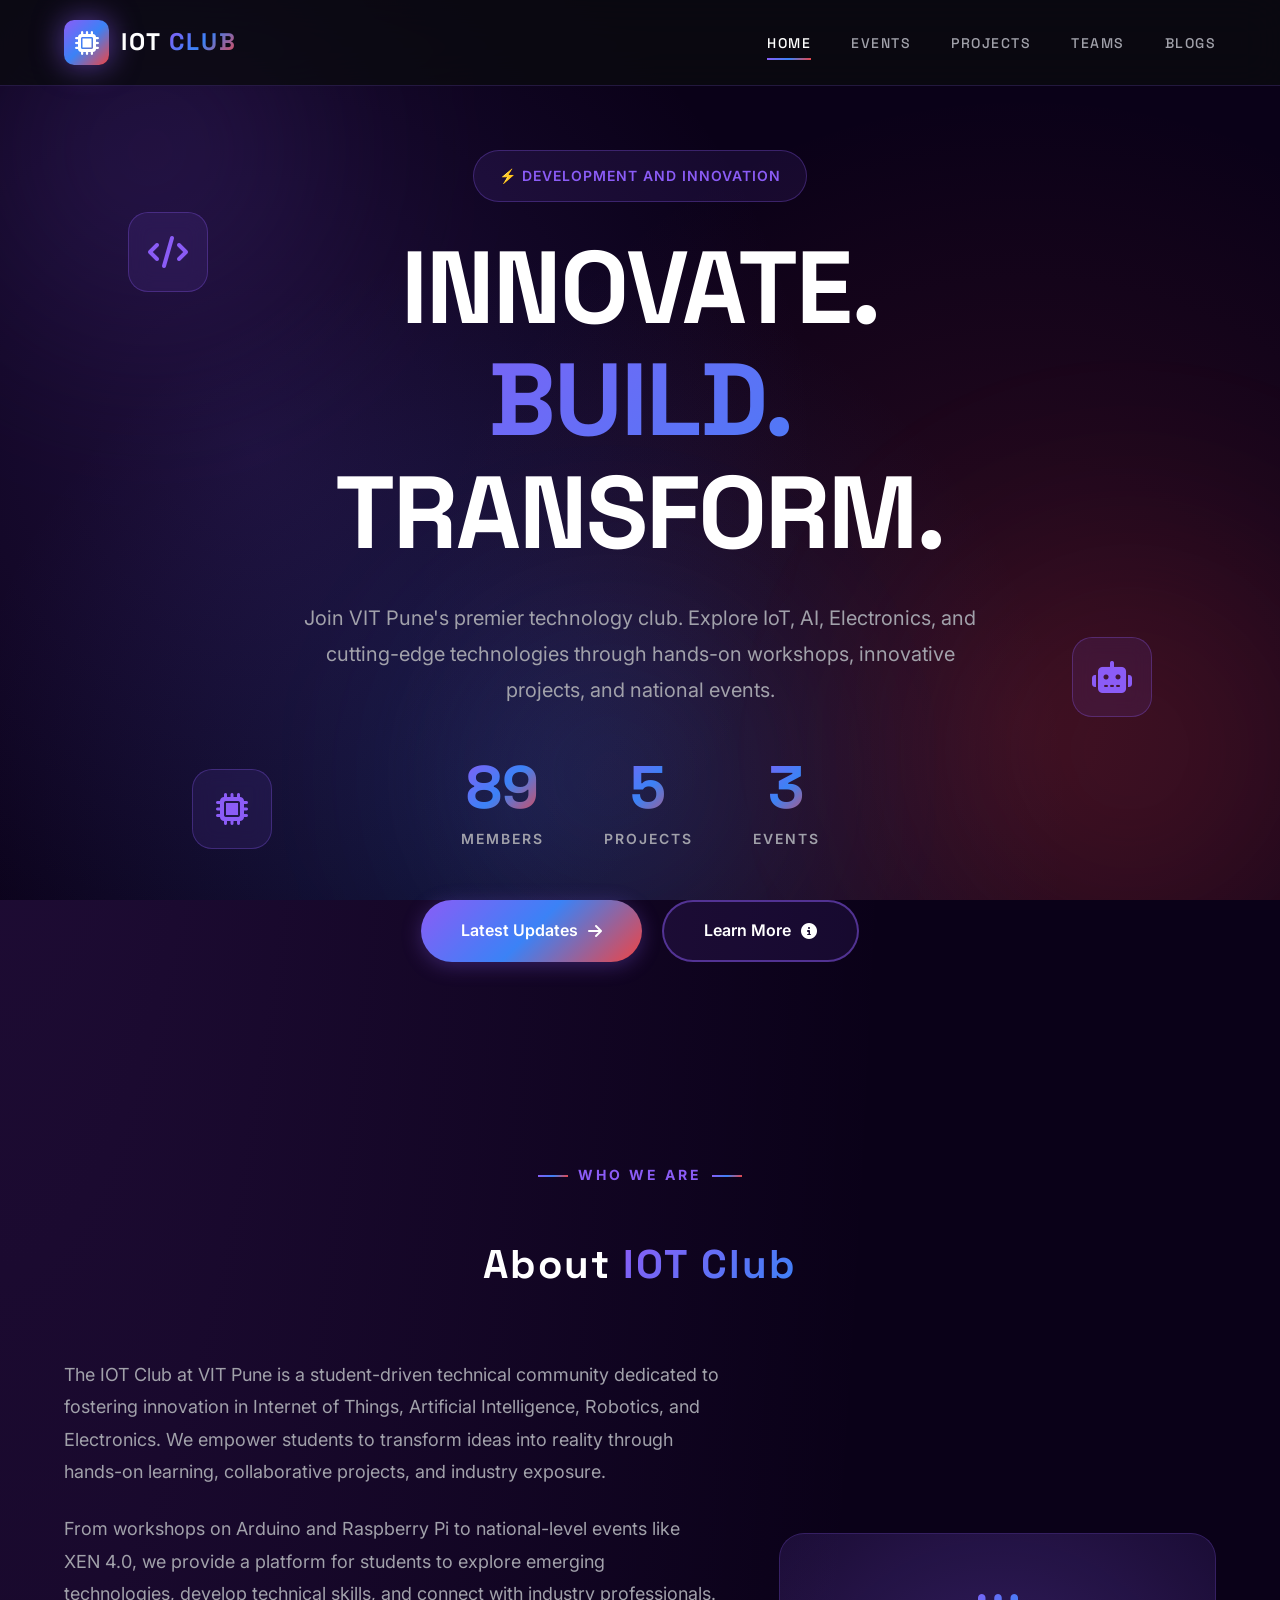
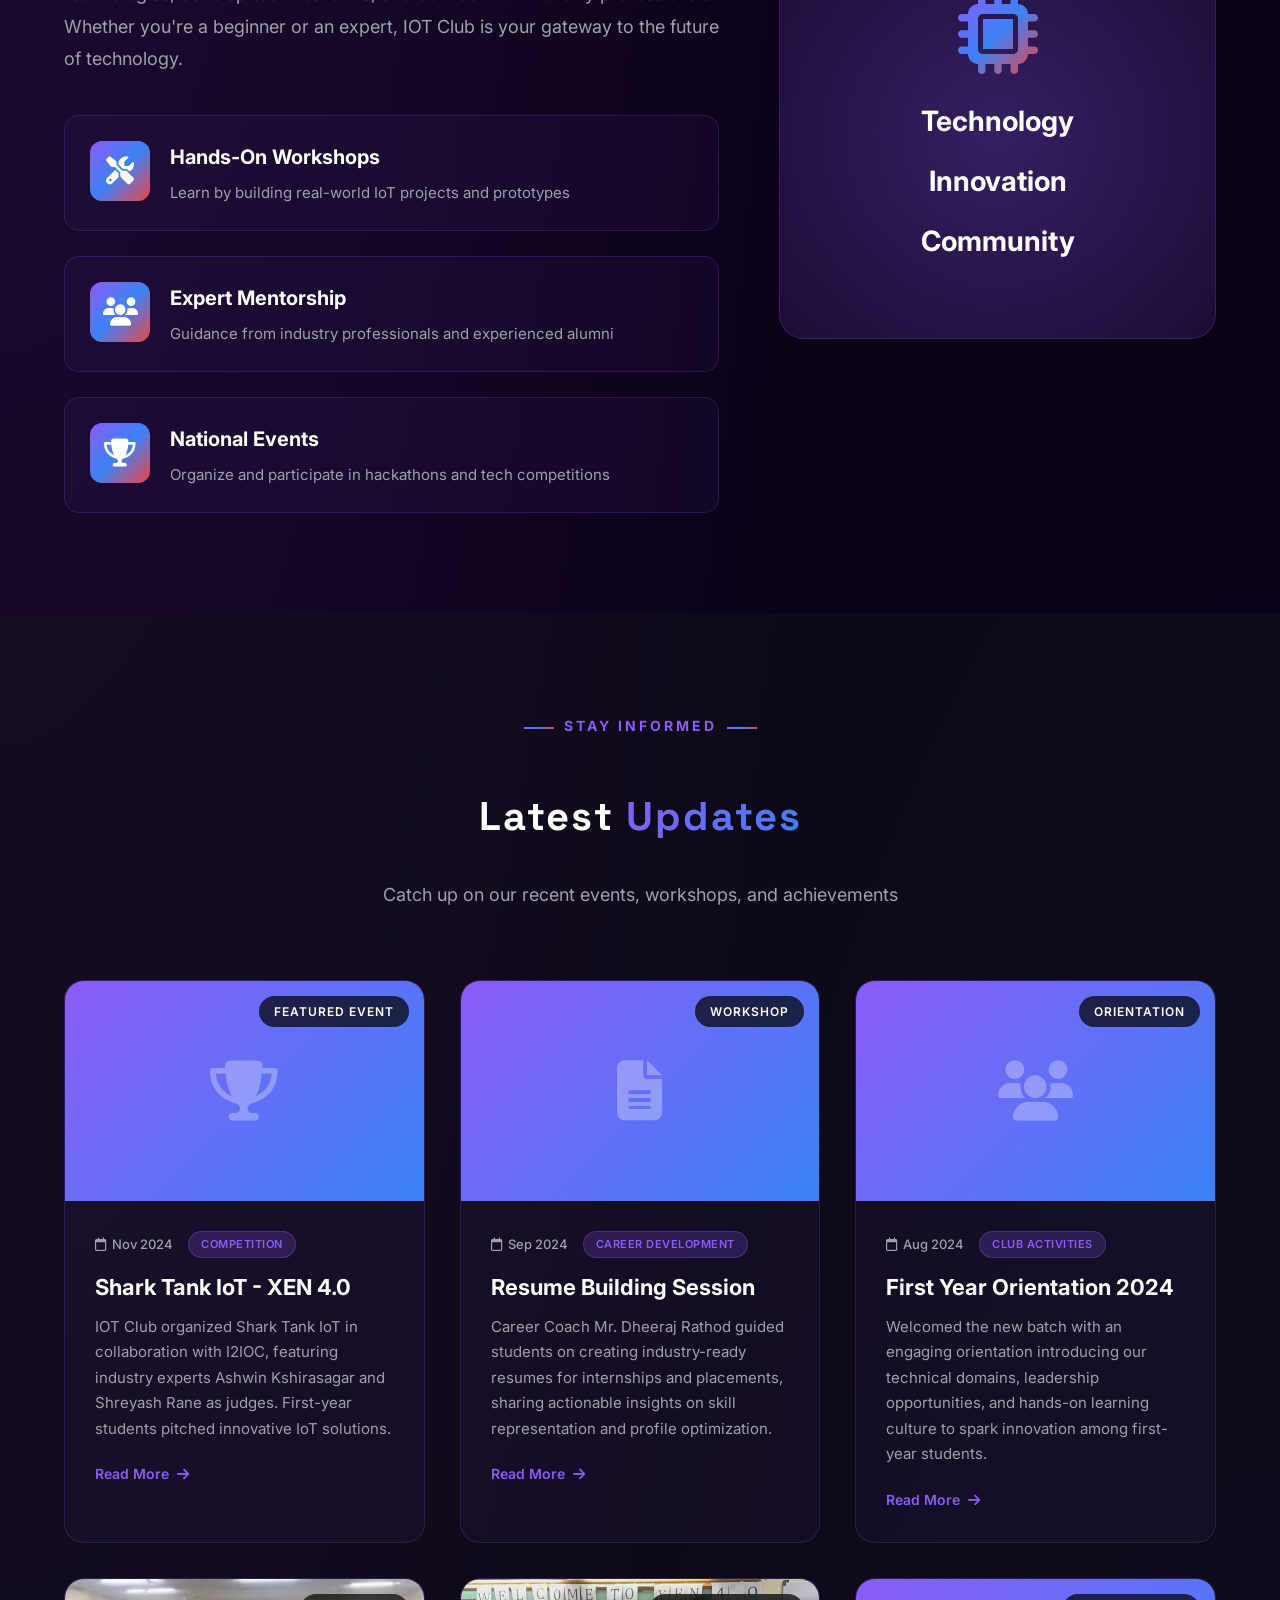
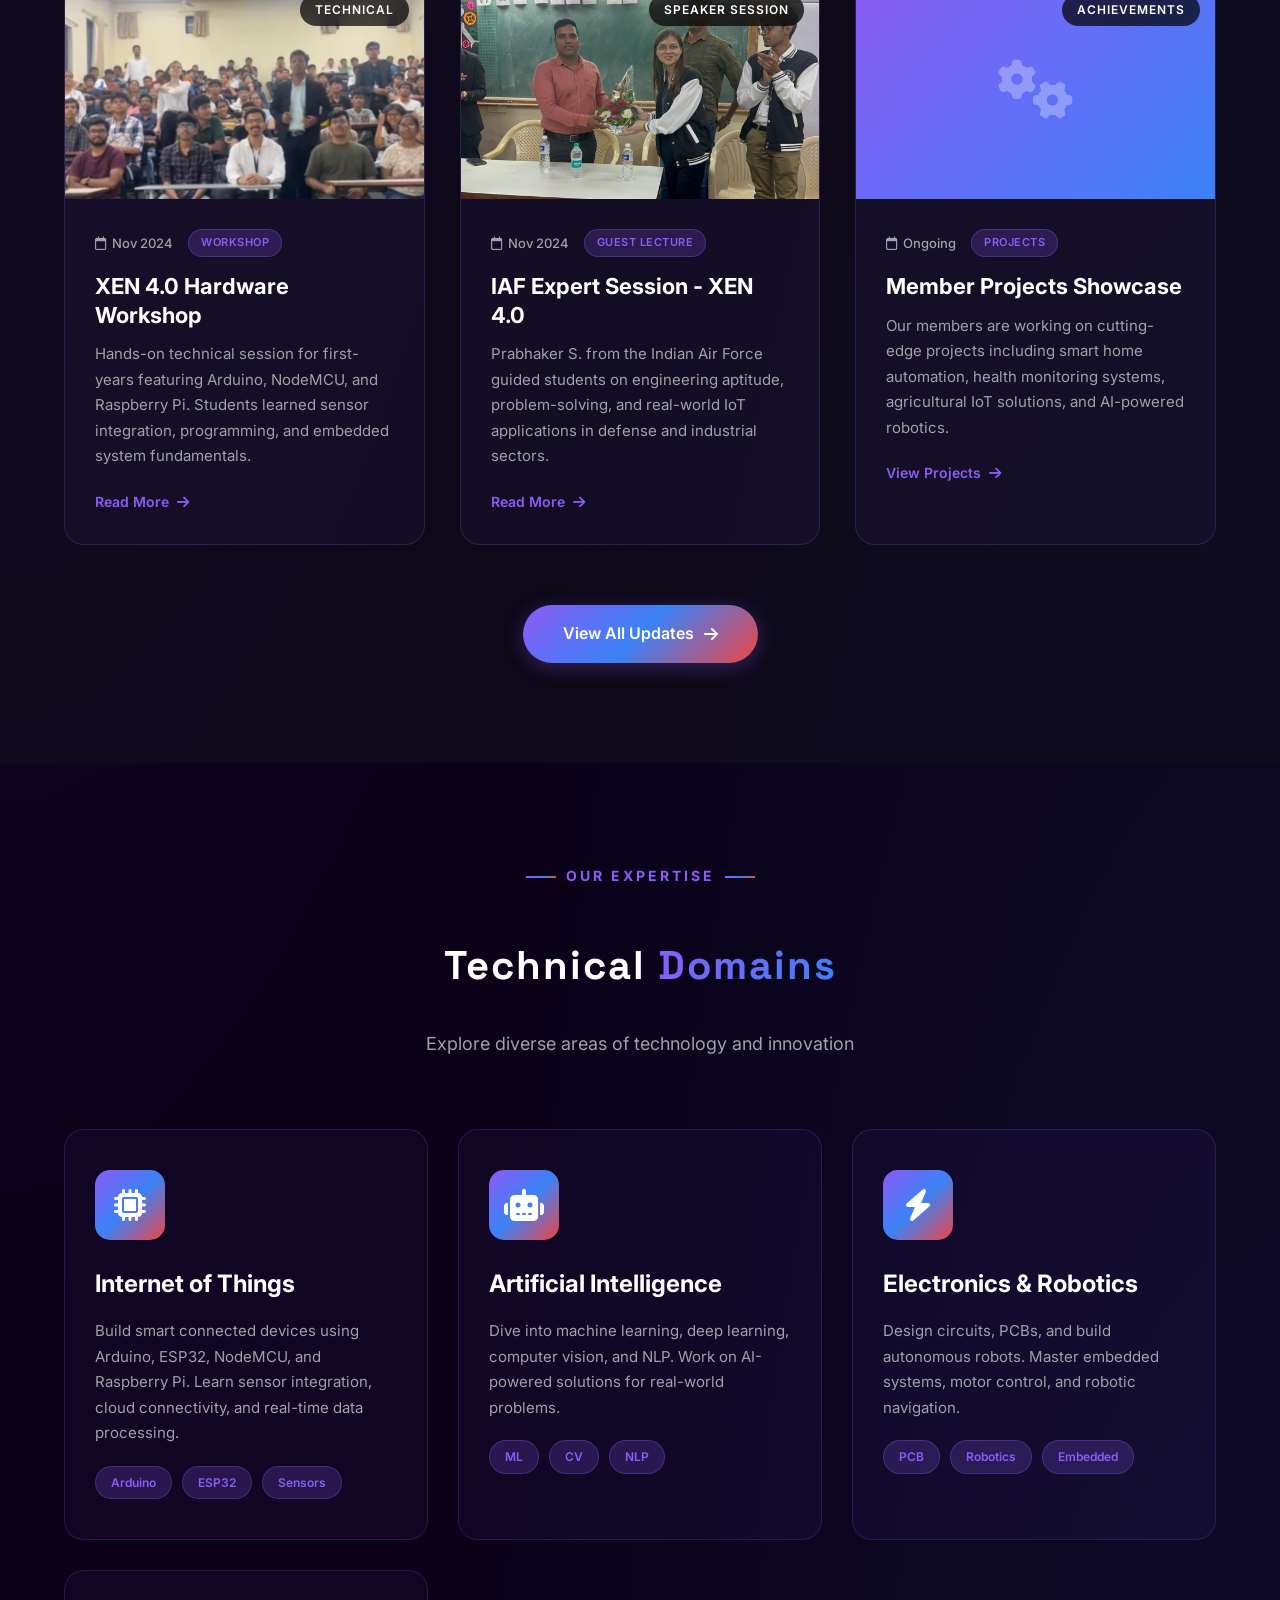
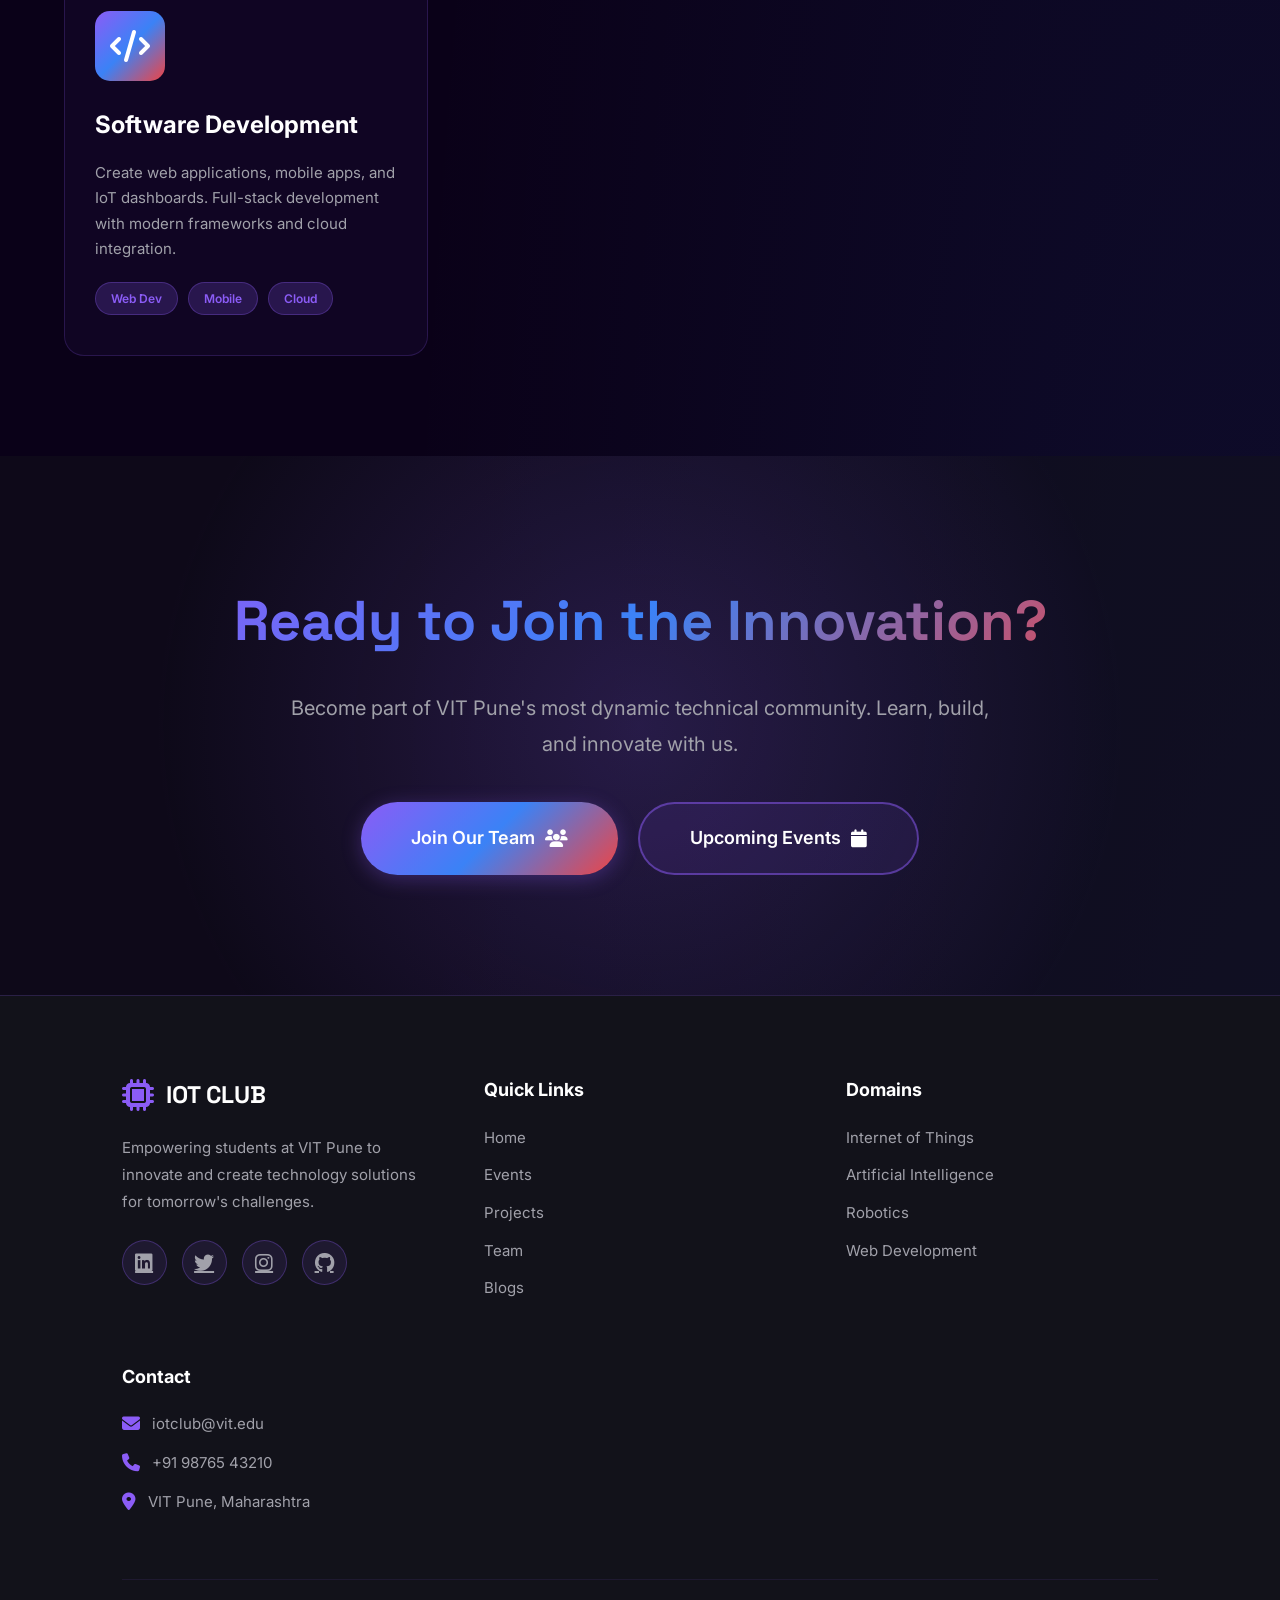
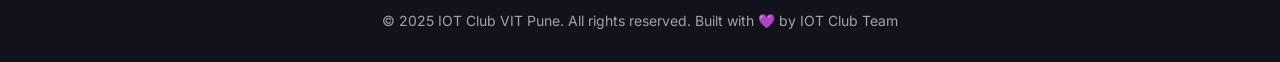
==== index.html @ 995dd142 "Initial commit" ====
<!DOCTYPE html>
<html lang="en">
<head>
    <meta charset="UTF-8">
    <meta name="viewport" content="width=device-width, initial-scale=1.0">
    <meta name="description" content="IOT Club VIT Pune - Innovation, Development, and Technology">
    <title>IOT CLUB | VIT Pune</title>
    
    <!-- Google Fonts -->
    <link href="https://fonts.googleapis.com/css2?family=Inter:wght@300;400;500;600;700;800;900&family=Space+Grotesk:wght@400;500;600;700;800&family=Montserrat:wght@300;600;900&family=Playfair+Display:ital@0;1&display=swap" rel="stylesheet">
    
    <!-- Font Awesome -->
    <link rel="stylesheet" href="https://cdnjs.cloudflare.com/ajax/libs/font-awesome/6.4.0/css/all.min.css">
    
    <!-- CSS -->
    <link rel="stylesheet" href="css/style.css">
</head>
<body>
    <!-- Animated Background -->
    <div class="animated-background">
        <div class="gradient-orb orb-1"></div>
        <div class="gradient-orb orb-2"></div>
        <div class="gradient-orb orb-3"></div>
    </div>

    <!-- Navigation Bar -->
    <header class="navbar">
        <nav class="nav-container">
            <div class="logo">
                <div class="logo-icon">
                    <i class="fas fa-microchip"></i>
                </div>
                <span class="logo-text">IOT <span class="highlight">CLUB</span></span>
            </div>
            
            <ul class="nav-links" id="navLinks">
                <li><a href="index.html" class="nav-link active">HOME</a></li>
                <li><a href="events.html" class="nav-link">EVENTS</a></li>
                <li><a href="projects.html" class="nav-link">PROJECTS</a></li>
                <li><a href="team.html" class="nav-link">TEAMS</a></li>
                <li><a href="blogs.html" class="nav-link">BLOGS</a></li>
            </ul>
            
            <div class="hamburger" id="hamburger">
                <span></span>
                <span></span>
                <span></span>
            </div>
        </nav>
    </header>

    <!-- Hero Section -->
    <section class="hero" id="home">
        <div class="hero-content">
            <div class="hero-badge">
                <span class="badge-text">⚡ DEVELOPMENT AND INNOVATION</span>
            </div>
            
            <h1 class="hero-title">
                <span class="title-line">INNOVATE.</span>
                <span class="title-line gradient-text">BUILD.</span>
                <span class="title-line">TRANSFORM.</span>
            </h1>
            
            <p class="hero-subtitle">
                Join VIT Pune's premier technology club. Explore IoT, AI, Electronics, and cutting-edge 
                technologies through hands-on workshops, innovative projects, and national events.
            </p>
            
            <div class="hero-stats">
                <div class="stat-item">
                    <h3 class="stat-number" data-target="500">89</h3>
                    <p class="stat-label">Members</p>
                </div>
                <div class="stat-item">
                    <h3 class="stat-number" data-target="50">5</h3>
                    <p class="stat-label">Projects</p>
                </div>
                <div class="stat-item">
                    <h3 class="stat-number" data-target="25">3</h3>
                    <p class="stat-label">Events</p>
                </div>
            </div>
            
            <div class="hero-buttons">
                <a href="#updates" class="btn btn-primary">
                    <span>Latest Updates</span>
                    <i class="fas fa-arrow-right"></i>
                </a>
                <a href="#about" class="btn btn-secondary">
                    <span>Learn More</span>
                    <i class="fas fa-info-circle"></i>
                </a>
            </div>
        </div>
        
        <!-- Floating Elements -->
        <div class="floating-elements">
            <div class="floating-card card-1">
                <i class="fas fa-code"></i>
            </div>
            <div class="floating-card card-2">
                <i class="fas fa-robot"></i>
            </div>
            <div class="floating-card card-3">
                <i class="fas fa-microchip"></i>
            </div>
        </div>
    </section>

    <!-- About Section -->
    <section class="about" id="about">
        <div class="container">
            <div class="section-header">
                <span class="section-tag">WHO WE ARE</span>
                <h2 class="section-title">About <span class="gradient-text">IOT Club</span></h2>
            </div>
            
            <div class="about-content">
                <div class="about-text">
                    <p class="about-description">
                        The IOT Club at VIT Pune is a student-driven technical community dedicated to fostering 
                        innovation in Internet of Things, Artificial Intelligence, Robotics, and Electronics. 
                        We empower students to transform ideas into reality through hands-on learning, 
                        collaborative projects, and industry exposure.
                    </p>
                    <p class="about-description">
                        From workshops on Arduino and Raspberry Pi to national-level events like XEN 4.0, 
                        we provide a platform for students to explore emerging technologies, develop technical 
                        skills, and connect with industry professionals. Whether you're a beginner or an expert, 
                        IOT Club is your gateway to the future of technology.
                    </p>
                    
                    <div class="about-features">
                        <div class="feature-item">
                            <div class="feature-icon">
                                <i class="fas fa-tools"></i>
                            </div>
                            <div class="feature-content">
                                <h4>Hands-On Workshops</h4>
                                <p>Learn by building real-world IoT projects and prototypes</p>
                            </div>
                        </div>
                        
                        <div class="feature-item">
                            <div class="feature-icon">
                                <i class="fas fa-users"></i>
                            </div>
                            <div class="feature-content">
                                <h4>Expert Mentorship</h4>
                                <p>Guidance from industry professionals and experienced alumni</p>
                            </div>
                        </div>
                        
                        <div class="feature-item">
                            <div class="feature-icon">
                                <i class="fas fa-trophy"></i>
                            </div>
                            <div class="feature-content">
                                <h4>National Events</h4>
                                <p>Organize and participate in hackathons and tech competitions</p>
                            </div>
                        </div>
                    </div>
                </div>
                
                <div class="about-visual">
                    <div class="visual-card">
                        <div class="card-glow"></div>
                        <div class="card-content">
                            <i class="fas fa-microchip card-icon"></i>
                            <h3>Technology</h3>
                            <h3>Innovation</h3>
                            <h3>Community</h3>
                        </div>
                    </div>
                </div>
            </div>
        </div>
    </section>

    <!-- Updates Section -->
    <section class="updates" id="updates">
        <div class="container">
            <div class="section-header">
                <span class="section-tag">STAY INFORMED</span>
                <h2 class="section-title">Latest <span class="gradient-text">Updates</span></h2>
                <p class="section-subtitle">Catch up on our recent events, workshops, and achievements</p>
            </div>
            
            <div class="updates-grid">
                <!-- Update Card 1 -->
                <div class="update-card">
                    <div class="update-image">
                        <img src="images/xen.jpeg" alt="XEN 4.0 Event" onerror="this.style.display='none'; this.nextElementSibling.style.display='flex';">
                        <div class="image-placeholder" style="display:none;">
                            <i class="fas fa-trophy"></i>
                        </div>
                        <div class="update-badge">Featured Event</div>
                    </div>
                    <div class="update-content">
                        <div class="update-meta">
                            <span class="update-date"><i class="far fa-calendar"></i> Nov 2024</span>
                            <span class="update-category">Competition</span>
                        </div>
                        <h3 class="update-title">Shark Tank IoT - XEN 4.0</h3>
                        <p class="update-description">
                            IOT Club organized Shark Tank IoT in collaboration with I2IOC, featuring 
                            industry experts Ashwin Kshirasagar and Shreyash Rane as judges. First-year 
                            students pitched innovative IoT solutions.
                        </p>
                        <a href="blogs.html" class="update-link">
                            Read More <i class="fas fa-arrow-right"></i>
                        </a>
                    </div>
                </div>

                <!-- Update Card 2 -->
                <div class="update-card">
                    <div class="update-image">
                        <img src="images/resume.jpeg" alt="Resume Building" onerror="this.style.display='none'; this.nextElementSibling.style.display='flex';">
                        <div class="image-placeholder" style="display:none;">
                            <i class="fas fa-file-alt"></i>
                        </div>
                        <div class="update-badge">Workshop</div>
                    </div>
                    <div class="update-content">
                        <div class="update-meta">
                            <span class="update-date"><i class="far fa-calendar"></i> Sep 2024</span>
                            <span class="update-category">Career Development</span>
                        </div>
                        <h3 class="update-title">Resume Building Session</h3>
                        <p class="update-description">
                            Career Coach Mr. Dheeraj Rathod guided students on creating industry-ready 
                            resumes for internships and placements, sharing actionable insights on skill 
                            representation and profile optimization.
                        </p>
                        <a href="blogs.html" class="update-link">
                            Read More <i class="fas fa-arrow-right"></i>
                        </a>
                    </div>
                </div>

                <!-- Update Card 3 -->
                <div class="update-card">
                    <div class="update-image">
                        <img src="images/orientation.jpeg" alt="FY Orientation" onerror="this.style.display='none'; this.nextElementSibling.style.display='flex';">
                        <div class="image-placeholder" style="display:none;">
                            <i class="fas fa-users"></i>
                        </div>
                        <div class="update-badge">Orientation</div>
                    </div>
                    <div class="update-content">
                        <div class="update-meta">
                            <span class="update-date"><i class="far fa-calendar"></i> Aug 2024</span>
                            <span class="update-category">Club Activities</span>
                        </div>
                        <h3 class="update-title">First Year Orientation 2024</h3>
                        <p class="update-description">
                            Welcomed the new batch with an engaging orientation introducing our technical 
                            domains, leadership opportunities, and hands-on learning culture to spark 
                            innovation among first-year students.
                        </p>
                        <a href="blogs.html" class="update-link">
                            Read More <i class="fas fa-arrow-right"></i>
                        </a>
                    </div>
                </div>

                <!-- Update Card 4 -->
                <div class="update-card">
                    <div class="update-image">
                        <img src="images/workshop.jpeg" alt="XEN Workshop" onerror="this.style.display='none'; this.nextElementSibling.style.display='flex';">
                        <div class="image-placeholder" style="display:none;">
                            <i class="fas fa-laptop-code"></i>
                        </div>
                        <div class="update-badge">Technical</div>
                    </div>
                    <div class="update-content">
                        <div class="update-meta">
                            <span class="update-date"><i class="far fa-calendar"></i> Nov 2024</span>
                            <span class="update-category">Workshop</span>
                        </div>
                        <h3 class="update-title">XEN 4.0 Hardware Workshop</h3>
                        <p class="update-description">
                            Hands-on technical session for first-years featuring Arduino, NodeMCU, and 
                            Raspberry Pi. Students learned sensor integration, programming, and embedded 
                            system fundamentals.
                        </p>
                        <a href="blogs.html" class="update-link">
                            Read More <i class="fas fa-arrow-right"></i>
                        </a>
                    </div>
                </div>

                <!-- Update Card 5 -->
                <div class="update-card">
                    <div class="update-image">
                        <img src="images/speaker.jpeg" alt="Speaker Session" onerror="this.style.display='none'; this.nextElementSibling.style.display='flex';">
                        <div class="image-placeholder" style="display:none;">
                            <i class="fas fa-chalkboard-teacher"></i>
                        </div>
                        <div class="update-badge">Speaker Session</div>
                    </div>
                    <div class="update-content">
                        <div class="update-meta">
                            <span class="update-date"><i class="far fa-calendar"></i> Nov 2024</span>
                            <span class="update-category">Guest Lecture</span>
                        </div>
                        <h3 class="update-title">IAF Expert Session - XEN 4.0</h3>
                        <p class="update-description">
                            Prabhaker S. from the Indian Air Force guided students on engineering aptitude, 
                            problem-solving, and real-world IoT applications in defense and industrial sectors.
                        </p>
                        <a href="blogs.html" class="update-link">
                            Read More <i class="fas fa-arrow-right"></i>
                        </a>
                    </div>
                </div>

                <!-- Update Card 6 -->
                <div class="update-card">
                    <div class="update-image">
                        <img src="images/project.jpeg" alt="Projects" onerror="this.style.display='none'; this.nextElementSibling.style.display='flex';">
                        <div class="image-placeholder" style="display:none;">
                            <i class="fas fa-cogs"></i>
                        </div>
                        <div class="update-badge">Achievements</div>
                    </div>
                    <div class="update-content">
                        <div class="update-meta">
                            <span class="update-date"><i class="far fa-calendar"></i> Ongoing</span>
                            <span class="update-category">Projects</span>
                        </div>
                        <h3 class="update-title">Member Projects Showcase</h3>
                        <p class="update-description">
                            Our members are working on cutting-edge projects including smart home automation, 
                            health monitoring systems, agricultural IoT solutions, and AI-powered robotics.
                        </p>
                        <a href="projects.html" class="update-link">
                            View Projects <i class="fas fa-arrow-right"></i>
                        </a>
                    </div>
                </div>
            </div>

            <div class="updates-cta">
                <a href="blogs.html" class="btn btn-primary">
                    <span>View All Updates</span>
                    <i class="fas fa-arrow-right"></i>
                </a>
            </div>
        </div>
    </section>

    <!-- Domains Section -->
    <section class="domains">
        <div class="container">
            <div class="section-header">
                <span class="section-tag">OUR EXPERTISE</span>
                <h2 class="section-title">Technical <span class="gradient-text">Domains</span></h2>
                <p class="section-subtitle">Explore diverse areas of technology and innovation</p>
            </div>
            
            <div class="domains-grid">
                <div class="domain-card">
                    <div class="domain-icon">
                        <i class="fas fa-microchip"></i>
                    </div>
                    <h3 class="domain-title">Internet of Things</h3>
                    <p class="domain-description">
                        Build smart connected devices using Arduino, ESP32, NodeMCU, and Raspberry Pi. 
                        Learn sensor integration, cloud connectivity, and real-time data processing.
                    </p>
                    <div class="domain-tags">
                        <span class="tag">Arduino</span>
                        <span class="tag">ESP32</span>
                        <span class="tag">Sensors</span>
                    </div>
                </div>
                
                <div class="domain-card">
                    <div class="domain-icon">
                        <i class="fas fa-robot"></i>
                    </div>
                    <h3 class="domain-title">Artificial Intelligence</h3>
                    <p class="domain-description">
                        Dive into machine learning, deep learning, computer vision, and NLP. 
                        Work on AI-powered solutions for real-world problems.
                    </p>
                    <div class="domain-tags">
                        <span class="tag">ML</span>
                        <span class="tag">CV</span>
                        <span class="tag">NLP</span>
                    </div>
                </div>
                
                <div class="domain-card">
                    <div class="domain-icon">
                        <i class="fas fa-bolt"></i>
                    </div>
                    <h3 class="domain-title">Electronics & Robotics</h3>
                    <p class="domain-description">
                        Design circuits, PCBs, and build autonomous robots. Master embedded systems, 
                        motor control, and robotic navigation.
                    </p>
                    <div class="domain-tags">
                        <span class="tag">PCB</span>
                        <span class="tag">Robotics</span>
                        <span class="tag">Embedded</span>
                    </div>
                </div>
                
                <div class="domain-card">
                    <div class="domain-icon">
                        <i class="fas fa-code"></i>
                    </div>
                    <h3 class="domain-title">Software Development</h3>
                    <p class="domain-description">
                        Create web applications, mobile apps, and IoT dashboards. Full-stack 
                        development with modern frameworks and cloud integration.
                    </p>
                    <div class="domain-tags">
                        <span class="tag">Web Dev</span>
                        <span class="tag">Mobile</span>
                        <span class="tag">Cloud</span>
                    </div>
                </div>
            </div>
        </div>
    </section>

    <!-- CTA Section -->
    <section class="cta-section">
        <div class="container">
            <div class="cta-content">
                <h2 class="cta-title">Ready to Join the Innovation?</h2>
                <p class="cta-subtitle">
                    Become part of VIT Pune's most dynamic technical community. Learn, build, and innovate with us.
                </p>
                <div class="cta-buttons">
                    <a href="team.html" class="btn btn-primary btn-large">
                        <span>Join Our Team</span>
                        <i class="fas fa-users"></i>
                    </a>
                    <a href="events.html" class="btn btn-secondary btn-large">
                        <span>Upcoming Events</span>
                        <i class="fas fa-calendar"></i>
                    </a>
                </div>
            </div>
        </div>
    </section>

    <!-- Footer -->
    <footer class="footer">
        <div class="container">
            <div class="footer-content">
                <div class="footer-section">
                    <div class="footer-logo">
                        <i class="fas fa-microchip"></i>
                        <span>IOT CLUB</span>
                    </div>
                    <p class="footer-description">
                        Empowering students at VIT Pune to innovate and create technology 
                        solutions for tomorrow's challenges.
                    </p>
                    <div class="footer-social">
                        <a href="#"><i class="fab fa-linkedin"></i></a>
                        <a href="#"><i class="fab fa-twitter"></i></a>
                        <a href="#"><i class="fab fa-instagram"></i></a>
                        <a href="#"><i class="fab fa-github"></i></a>
                    </div>
                </div>
                
                <div class="footer-section">
                    <h4 class="footer-heading">Quick Links</h4>
                    <ul class="footer-links">
                        <li><a href="index.html">Home</a></li>
                        <li><a href="events.html">Events</a></li>
                        <li><a href="projects.html">Projects</a></li>
                        <li><a href="team.html">Team</a></li>
                        <li><a href="blogs.html">Blogs</a></li>
                    </ul>
                </div>
                
                <div class="footer-section">
                    <h4 class="footer-heading">Domains</h4>
                    <ul class="footer-links">
                        <li><a href="#">Internet of Things</a></li>
                        <li><a href="#">Artificial Intelligence</a></li>
                        <li><a href="#">Robotics</a></li>
                        <li><a href="#">Web Development</a></li>
                    </ul>
                </div>
                
                <div class="footer-section">
                    <h4 class="footer-heading">Contact</h4>
                    <ul class="footer-contact">
                        <li>
                            <i class="fas fa-envelope"></i>
                            <span>iotclub@vit.edu</span>
                        </li>
                        <li>
                            <i class="fas fa-phone"></i>
                            <span>+91 98765 43210</span>
                        </li>
                        <li>
                            <i class="fas fa-map-marker-alt"></i>
                            <span>VIT Pune, Maharashtra</span>
                        </li>
                    </ul>
                </div>
            </div>
            
            <div class="footer-bottom">
                <p>&copy; 2025 IOT Club VIT Pune. All rights reserved. Built with 💜 by IOT Club Team</p>
            </div>
        </div>
    </footer>

    <!-- Scroll to Top Button -->
    <button class="scroll-top" id="scrollTop">
        <i class="fas fa-arrow-up"></i>
    </button>

    <!-- JavaScript -->
    <script src="js/main.js"></script>
</body>
</html>
---- css/style.css ----
/* ========================================
   GLOBAL RESET & BASE STYLES
   ======================================== */

* {
    margin: 0;
    padding: 0;
    box-sizing: border-box;
}

:root {
    /* Color Palette */
    --primary-purple: #8b5cf6;
    --primary-blue: #3b82f6;
    --primary-red: #ef4444;
    --primary-pink: #ec4899;
    --dark-bg: #0a0118;
    --dark-secondary: #12121a;
    --dark-tertiary: #1a1a2e;
    --text-primary: #ffffff;
    --text-secondary: #a1a1aa;
    --accent-cyan: #06b6d4;
    --accent-green: #10b981;
    
    /* Gradients */
    --gradient-primary: linear-gradient(135deg, #667eea 0%, #764ba2 100%);
    --gradient-secondary: linear-gradient(135deg, #f093fb 0%, #f5576c 100%);
    --gradient-cyber: linear-gradient(135deg, #8b5cf6 0%, #3b82f6 50%, #ef4444 100%);
    --gradient-glow: linear-gradient(135deg, rgba(139, 92, 246, 0.3) 0%, rgba(59, 130, 246, 0.3) 100%);
    
    /* Glass Effects */
    --glass: rgba(255, 255, 255, 0.03);
    --border: rgba(255, 255, 255, 0.1);
    --accent: #a855f7;
    
    /* Spacing */
    --section-padding: 100px 0;
    --container-padding: 0 5%;
    
    /* Transitions */
    --transition-fast: 0.3s ease;
    --transition-medium: 0.5s ease;
    --transition-slow: 0.8s ease;
    
    /* Shadows */
    --shadow-sm: 0 2px 10px rgba(0, 0, 0, 0.3);
    --shadow-md: 0 4px 20px rgba(139, 92, 246, 0.3);
    --shadow-lg: 0 8px 40px rgba(139, 92, 246, 0.4);
    --shadow-glow: 0 0 30px rgba(139, 92, 246, 0.6);
}

html {
    scroll-behavior: smooth;
    overflow-x: hidden;
}

body {
    font-family: 'Inter', 'Space Grotesk', sans-serif;
    background-color: var(--dark-bg);
    color: var(--text-primary);
    line-height: 1.6;
    overflow-x: hidden;
    position: relative;
    background-image: 
        radial-gradient(at 0% 0%, rgba(168, 85, 247, 0.15) 0px, transparent 50%),
        radial-gradient(at 100% 100%, rgba(59, 130, 246, 0.1) 0px, transparent 50%);
}

.container {
    max-width: 1400px;
    margin: 0 auto;
    padding: var(--container-padding);
}

/* ========================================
   ANIMATED BACKGROUND
   ======================================== */

.animated-background {
    position: fixed;
    top: 0;
    left: 0;
    width: 100%;
    height: 100%;
    z-index: -1;
    overflow: hidden;
    background: radial-gradient(circle at 20% 50%, rgba(139, 92, 246, 0.15) 0%, transparent 50%),
                radial-gradient(circle at 80% 80%, rgba(239, 68, 68, 0.15) 0%, transparent 50%),
                radial-gradient(circle at 40% 90%, rgba(59, 130, 246, 0.15) 0%, transparent 50%),
                var(--dark-bg);
}

.gradient-orb {
    position: absolute;
    border-radius: 50%;
    filter: blur(100px);
    opacity: 0.6;
    animation: float 20s infinite ease-in-out;
}

.orb-1 {
    width: 500px;
    height: 500px;
    background: radial-gradient(circle, rgba(139, 92, 246, 0.4) 0%, transparent 70%);
    top: -100px;
    left: -100px;
    animation-delay: 0s;
}

.orb-2 {
    width: 600px;
    height: 600px;
    background: radial-gradient(circle, rgba(239, 68, 68, 0.3) 0%, transparent 70%);
    top: 50%;
    right: -150px;
    animation-delay: 7s;
}

.orb-3 {
    width: 450px;
    height: 450px;
    background: radial-gradient(circle, rgba(59, 130, 246, 0.35) 0%, transparent 70%);
    bottom: -100px;
    left: 30%;
    animation-delay: 14s;
}

@keyframes float {
    0%, 100% {
        transform: translate(0, 0) scale(1);
    }
    33% {
        transform: translate(50px, -50px) scale(1.1);
    }
    66% {
        transform: translate(-50px, 50px) scale(0.9);
    }
}

/* ========================================
   NAVIGATION BAR
   ======================================== */

.navbar {
    position: fixed;
    top: 0;
    left: 0;
    width: 100%;
    z-index: 1000;
    padding: 20px 0;
    background: rgba(10, 10, 15, 0.8);
    backdrop-filter: blur(20px);
    border-bottom: 1px solid rgba(139, 92, 246, 0.2);
    transition: all var(--transition-fast);
}

.navbar.scrolled {
    padding: 15px 0;
    background: rgba(10, 10, 15, 0.95);
    box-shadow: var(--shadow-md);
}

.nav-container {
    max-width: 1400px;
    margin: 0 auto;
    padding: 0 5%;
    display: flex;
    justify-content: space-between;
    align-items: center;
}

.logo {
    display: flex;
    align-items: center;
    gap: 12px;
    cursor: pointer;
    transition: transform var(--transition-fast);
}

.logo:hover {
    transform: translateY(-2px);
}

.logo-icon {
    width: 45px;
    height: 45px;
    background: var(--gradient-cyber);
    border-radius: 10px;
    display: flex;
    align-items: center;
    justify-content: center;
    font-size: 24px;
    color: white;
    box-shadow: var(--shadow-glow);
    animation: pulse-glow 3s infinite;
}

@keyframes pulse-glow {
    0%, 100% {
        box-shadow: 0 0 20px rgba(139, 92, 246, 0.6);
    }
    50% {
        box-shadow: 0 0 40px rgba(139, 92, 246, 0.9);
    }
}

.logo-text {
    font-family: 'Space Grotesk', sans-serif;
    font-size: 24px;
    font-weight: 700;
    letter-spacing: 2px;
    color: var(--text-primary);
}

.logo-text .highlight {
    background: var(--gradient-cyber);
    -webkit-background-clip: text;
    -webkit-text-fill-color: transparent;
    background-clip: text;
}

.nav-links {
    display: flex;
    list-style: none;
    gap: 40px;
    align-items: center;
}

.nav-link {
    font-family: 'Space Grotesk', sans-serif;
    font-size: 14px;
    font-weight: 500;
    letter-spacing: 1.5px;
    color: var(--text-secondary);
    text-decoration: none;
    position: relative;
    padding: 8px 0;
    transition: color var(--transition-fast);
}

.nav-link::after {
    content: '';
    position: absolute;
    bottom: 0;
    left: 0;
    width: 0;
    height: 2px;
    background: var(--gradient-cyber);
    transition: width var(--transition-fast);
}

.nav-link:hover,
.nav-link.active {
    color: var(--text-primary);
}

.nav-link:hover::after,
.nav-link.active::after {
    width: 100%;
}

.hamburger {
    display: none;
    flex-direction: column;
    gap: 6px;
    cursor: pointer;
    z-index: 1001;
}

.hamburger span {
    width: 30px;
    height: 3px;
    background: var(--text-primary);
    border-radius: 3px;
    transition: all var(--transition-fast);
}

.hamburger.active span:nth-child(1) {
    transform: rotate(45deg) translate(8px, 8px);
}

.hamburger.active span:nth-child(2) {
    opacity: 0;
}

.hamburger.active span:nth-child(3) {
    transform: rotate(-45deg) translate(8px, -8px);
}

/* ========================================
   HERO SECTION
   ======================================== */

.hero {
    min-height: 100vh;
    display: flex;
    align-items: center;
    justify-content: center;
    padding: 150px 5% 100px;
    position: relative;
    overflow: hidden;
}

.hero-content {
    max-width: 1200px;
    text-align: center;
    position: relative;
    z-index: 2;
}

.hero-badge {
    display: inline-block;
    padding: 12px 25px;
    background: rgba(139, 92, 246, 0.1);
    border: 1px solid rgba(139, 92, 246, 0.3);
    border-radius: 50px;
    margin-bottom: 30px;
    animation: fadeInDown 1s ease;
}

.badge-text {
    font-size: 14px;
    font-weight: 600;
    color: var(--primary-purple);
    letter-spacing: 1px;
}

.hero-title {
    font-family: 'Space Grotesk', sans-serif;
    font-size: clamp(50px, 8vw, 120px);
    font-weight: 900;
    line-height: 1.1;
    margin-bottom: 30px;
    letter-spacing: -2px;
}

.title-line {
    display: block;
    animation: fadeInUp 1s ease backwards;
}

.title-line:nth-child(1) {
    animation-delay: 0.2s;
}

.title-line:nth-child(2) {
    animation-delay: 0.4s;
}

.title-line:nth-child(3) {
    animation-delay: 0.6s;
}

.gradient-text {
    background: var(--gradient-cyber);
    -webkit-background-clip: text;
    -webkit-text-fill-color: transparent;
    background-clip: text;
    background-size: 200% 200%;
    animation: gradient-shift 3s ease infinite;
}

@keyframes gradient-shift {
    0%, 100% {
        background-position: 0% 50%;
    }
    50% {
        background-position: 100% 50%;
    }
}

.hero-subtitle {
    font-size: clamp(16px, 2vw, 20px);
    color: var(--text-secondary);
    max-width: 700px;
    margin: 0 auto 50px;
    line-height: 1.8;
    animation: fadeInUp 1s ease 0.8s backwards;
}

.hero-stats {
    display: flex;
    justify-content: center;
    gap: 60px;
    margin-bottom: 50px;
    flex-wrap: wrap;
    animation: fadeInUp 1s ease 1s backwards;
}

.stat-item {
    text-align: center;
}

.stat-number {
    font-family: 'Space Grotesk', sans-serif;
    font-size: clamp(40px, 5vw, 60px);
    font-weight: 900;
    background: var(--gradient-cyber);
    -webkit-background-clip: text;
    -webkit-text-fill-color: transparent;
    background-clip: text;
    line-height: 1;
    margin-bottom: 10px;
}

.stat-label {
    font-size: 14px;
    color: var(--text-secondary);
    text-transform: uppercase;
    letter-spacing: 2px;
    font-weight: 600;
}

.hero-buttons {
    display: flex;
    justify-content: center;
    gap: 20px;
    flex-wrap: wrap;
    animation: fadeInUp 1s ease 1.2s backwards;
}

.btn {
    display: inline-flex;
    align-items: center;
    gap: 10px;
    padding: 16px 40px;
    font-size: 16px;
    font-weight: 600;
    text-decoration: none;
    border-radius: 50px;
    transition: all var(--transition-fast);
    cursor: pointer;
    border: none;
    position: relative;
    overflow: hidden;
}

.btn::before {
    content: '';
    position: absolute;
    top: 0;
    left: -100%;
    width: 100%;
    height: 100%;
    background: linear-gradient(90deg, transparent, rgba(255, 255, 255, 0.3), transparent);
    transition: left 0.5s;
}

.btn:hover::before {
    left: 100%;
}

.btn-primary {
    background: var(--gradient-cyber);
    color: white;
    box-shadow: var(--shadow-md);
}

.btn-primary:hover {
    transform: translateY(-3px);
    box-shadow: var(--shadow-glow);
}

.btn-secondary {
    background: rgba(139, 92, 246, 0.1);
    color: var(--text-primary);
    border: 2px solid rgba(139, 92, 246, 0.5);
}

.btn-secondary:hover {
    background: rgba(139, 92, 246, 0.2);
    border-color: var(--primary-purple);
    transform: translateY(-3px);
}

.btn-large {
    padding: 20px 50px;
    font-size: 18px;
}

/* Floating Elements */
.floating-elements {
    position: absolute;
    width: 100%;
    height: 100%;
    top: 0;
    left: 0;
    pointer-events: none;
}

.floating-card {
    position: absolute;
    width: 80px;
    height: 80px;
    background: rgba(139, 92, 246, 0.1);
    backdrop-filter: blur(10px);
    border: 1px solid rgba(139, 92, 246, 0.3);
    border-radius: 20px;
    display: flex;
    align-items: center;
    justify-content: center;
    font-size: 32px;
    color: var(--primary-purple);
    animation: float-card 6s infinite ease-in-out;
}

.card-1 {
    top: 20%;
    left: 10%;
    animation-delay: 0s;
}

.card-2 {
    top: 60%;
    right: 10%;
    animation-delay: 2s;
}

.card-3 {
    bottom: 20%;
    left: 15%;
    animation-delay: 4s;
}

@keyframes float-card {
    0%, 100% {
        transform: translateY(0) rotate(0deg);
    }
    50% {
        transform: translateY(-30px) rotate(10deg);
    }
}

/* ========================================
   SECTION HEADERS
   ======================================== */

.section-header {
    text-align: center;
    margin-bottom: 70px;
    animation: fadeInUp 0.8s ease;
}

.section-tag {
    display: inline-block;
    font-size: 14px;
    font-weight: 700;
    letter-spacing: 3px;
    color: var(--primary-purple);
    text-transform: uppercase;
    margin-bottom: 15px;
    position: relative;
}

.section-tag::before,
.section-tag::after {
    content: '';
    position: absolute;
    top: 50%;
    width: 30px;
    height: 2px;
    background: var(--gradient-cyber);
}

.section-tag::before {
    left: -40px;
}

.section-tag::after {
    right: -40px;
}

.section-title {
    font-family: 'Space Grotesk', sans-serif;
    font-size: clamp(32px, 5vw, 56px);
    font-weight: 800;
    line-height: 1.2;
    margin-bottom: 20px;
}

.section-subtitle {
    font-size: 18px;
    color: var(--text-secondary);
    max-width: 700px;
    margin: 15px auto 0;
    line-height: 1.6;
}

/* ========================================
   ABOUT SECTION
   ======================================== */

.about {
    padding: var(--section-padding);
    position: relative;
}

.about-content {
    display: grid;
    grid-template-columns: 1.2fr 0.8fr;
    gap: 60px;
    align-items: center;
}

.about-text {
    animation: fadeInLeft 1s ease;
}

.about-description {
    font-size: 18px;
    color: var(--text-secondary);
    line-height: 1.8;
    margin-bottom: 25px;
}

.about-features {
    display: flex;
    flex-direction: column;
    gap: 25px;
    margin-top: 40px;
}

.feature-item {
    display: flex;
    gap: 20px;
    padding: 25px;
    background: rgba(139, 92, 246, 0.05);
    border: 1px solid rgba(139, 92, 246, 0.2);
    border-radius: 15px;
    transition: all var(--transition-fast);
}

.feature-item:hover {
    background: rgba(139, 92, 246, 0.1);
    border-color: var(--primary-purple);
    transform: translateX(10px);
}

.feature-icon {
    width: 60px;
    height: 60px;
    background: var(--gradient-cyber);
    border-radius: 12px;
    display: flex;
    align-items: center;
    justify-content: center;
    font-size: 28px;
    color: white;
    flex-shrink: 0;
}

.feature-content h4 {
    font-size: 20px;
    font-weight: 700;
    margin-bottom: 8px;
    color: var(--text-primary);
}

.feature-content p {
    font-size: 15px;
    color: var(--text-secondary);
    line-height: 1.6;
}

.about-visual {
    animation: fadeInRight 1s ease;
}

.visual-card {
    position: relative;
    padding: 60px 40px;
    background: rgba(139, 92, 246, 0.05);
    border: 1px solid rgba(139, 92, 246, 0.3);
    border-radius: 25px;
    text-align: center;
    overflow: hidden;
}

.card-glow {
    position: absolute;
    top: -50%;
    left: -50%;
    width: 200%;
    height: 200%;
    background: radial-gradient(circle, rgba(139, 92, 246, 0.3) 0%, transparent 70%);
    animation: rotate-glow 10s linear infinite;
}

@keyframes rotate-glow {
    0% {
        transform: rotate(0deg);
    }
    100% {
        transform: rotate(360deg);
    }
}

.card-content {
    position: relative;
    z-index: 2;
}

.card-icon {
    font-size: 80px;
    background: var(--gradient-cyber);
    -webkit-background-clip: text;
    -webkit-text-fill-color: transparent;
    background-clip: text;
    margin-bottom: 25px;
}

.card-content h3 {
    font-size: 28px;
    font-weight: 700;
    margin-bottom: 15px;
}

.card-content p {
    font-size: 16px;
    color: var(--text-secondary);
}

/* ========================================
   UPDATES SECTION
   ======================================== */

.updates {
    padding: var(--section-padding);
    background: rgba(18, 18, 26, 0.5);
}

.updates-grid {
    display: grid;
    grid-template-columns: repeat(auto-fit, minmax(350px, 1fr));
    gap: 35px;
    margin-bottom: 60px;
}

.update-card {
    background: rgba(139, 92, 246, 0.05);
    border: 1px solid rgba(139, 92, 246, 0.2);
    border-radius: 20px;
    overflow: hidden;
    transition: all var(--transition-fast);
    cursor: pointer;
    position: relative;
}

.update-card:hover {
    background: rgba(139, 92, 246, 0.08);
    border-color: var(--primary-purple);
    transform: translateY(-10px);
    box-shadow: var(--shadow-lg);
}

.update-image {
    width: 100%;
    height: 220px;
    position: relative;
    overflow: hidden;
    background: linear-gradient(135deg, #8b5cf6 0%, #3b82f6 100%);
}

.update-image img {
    width: 100%;
    height: 100%;
    object-fit: cover;
    transition: transform var(--transition-medium);
}

.update-card:hover .update-image img {
    transform: scale(1.1);
}

.image-placeholder {
    width: 100%;
    height: 100%;
    display: flex;
    align-items: center;
    justify-content: center;
    font-size: 60px;
    color: rgba(255, 255, 255, 0.3);
}

.update-badge {
    position: absolute;
    top: 15px;
    right: 15px;
    background: rgba(0, 0, 0, 0.7);
    backdrop-filter: blur(10px);
    color: white;
    padding: 6px 15px;
    border-radius: 20px;
    font-size: 12px;
    font-weight: 600;
    letter-spacing: 1px;
    text-transform: uppercase;
}

.update-content {
    padding: 30px;
}

.update-meta {
    display: flex;
    align-items: center;
    gap: 15px;
    margin-bottom: 15px;
    flex-wrap: wrap;
}

.update-date {
    display: flex;
    align-items: center;
    gap: 6px;
    font-size: 13px;
    color: var(--text-secondary);
    font-weight: 500;
}

.update-category {
    padding: 4px 12px;
    background: rgba(139, 92, 246, 0.2);
    border: 1px solid rgba(139, 92, 246, 0.3);
    border-radius: 15px;
    font-size: 11px;
    font-weight: 600;
    color: var(--primary-purple);
    text-transform: uppercase;
    letter-spacing: 0.5px;
}

.update-title {
    font-size: 22px;
    font-weight: 700;
    margin-bottom: 12px;
    color: var(--text-primary);
    line-height: 1.3;
}

.update-description {
    font-size: 15px;
    color: var(--text-secondary);
    line-height: 1.7;
    margin-bottom: 20px;
}

.update-link {
    display: inline-flex;
    align-items: center;
    gap: 8px;
    color: var(--primary-purple);
    font-weight: 600;
    font-size: 14px;
    text-decoration: none;
    transition: all var(--transition-fast);
}

.update-link:hover {
    gap: 12px;
    color: var(--primary-blue);
}

.update-link i {
    transition: transform var(--transition-fast);
}

.update-link:hover i {
    transform: translateX(5px);
}

.updates-cta {
    text-align: center;
    margin-top: 50px;
}

/* ========================================
   DOMAINS SECTION
   ======================================== */

.domains {
    padding: var(--section-padding);
}

.domains-grid {
    display: grid;
    grid-template-columns: repeat(auto-fit, minmax(280px, 1fr));
    gap: 30px;
}

.domain-card {
    padding: 40px 30px;
    background: rgba(139, 92, 246, 0.05);
    border: 1px solid rgba(139, 92, 246, 0.2);
    border-radius: 20px;
    transition: all var(--transition-fast);
    cursor: pointer;
    position: relative;
    overflow: hidden;
}

.domain-card::before {
    content: '';
    position: absolute;
    top: 0;
    left: 0;
    width: 100%;
    height: 4px;
    background: var(--gradient-cyber);
    transform: scaleX(0);
    transition: transform var(--transition-fast);
}

.domain-card:hover::before {
    transform: scaleX(1);
}

.domain-card:hover {
    background: rgba(139, 92, 246, 0.1);
    border-color: var(--primary-purple);
    transform: translateY(-10px);
    box-shadow: var(--shadow-lg);
}

.domain-icon {
    width: 70px;
    height: 70px;
    background: var(--gradient-cyber);
    border-radius: 15px;
    display: flex;
    align-items: center;
    justify-content: center;
    font-size: 32px;
    color: white;
    margin-bottom: 25px;
    transition: transform var(--transition-fast);
}

.domain-card:hover .domain-icon {
    transform: scale(1.1) rotate(5deg);
}

.domain-title {
    font-size: 24px;
    font-weight: 700;
    margin-bottom: 15px;
    color: var(--text-primary);
}

.domain-description {
    font-size: 15px;
    color: var(--text-secondary);
    line-height: 1.7;
    margin-bottom: 20px;
}

.domain-tags {
    display: flex;
    flex-wrap: wrap;
    gap: 10px;
}

.tag {
    padding: 6px 15px;
    background: rgba(139, 92, 246, 0.2);
    border: 1px solid rgba(139, 92, 246, 0.3);
    border-radius: 20px;
    font-size: 12px;
    font-weight: 600;
    color: var(--primary-purple);
    transition: all var(--transition-fast);
}

.domain-card:hover .tag {
    background: rgba(139, 92, 246, 0.3);
    border-color: var(--primary-purple);
}

/* ========================================
   CTA SECTION
   ======================================== */

.cta-section {
    padding: 120px 5%;
    text-align: center;
    position: relative;
    overflow: hidden;
    background: rgba(18, 18, 26, 0.5);
}

.cta-section::before {
    content: '';
    position: absolute;
    top: 0;
    left: 0;
    width: 100%;
    height: 100%;
    background: radial-gradient(circle at center, rgba(139, 92, 246, 0.2) 0%, transparent 70%);
    z-index: 0;
}

.cta-content {
    position: relative;
    z-index: 1;
}

.cta-title {
    font-family: 'Space Grotesk', sans-serif;
    font-size: clamp(36px, 5vw, 56px);
    font-weight: 900;
    margin-bottom: 25px;
    background: var(--gradient-cyber);
    -webkit-background-clip: text;
    -webkit-text-fill-color: transparent;
    background-clip: text;
}

.cta-subtitle {
    font-size: 20px;
    color: var(--text-secondary);
    max-width: 700px;
    margin: 0 auto 40px;
    line-height: 1.8;
}

.cta-buttons {
    display: flex;
    justify-content: center;
    gap: 20px;
    flex-wrap: wrap;
}

/* ========================================
   FOOTER
   ======================================== */

.footer {
    background: var(--dark-secondary);
    padding: 80px 5% 30px;
    border-top: 1px solid rgba(139, 92, 246, 0.2);
}

.footer-content {
    display: grid;
    grid-template-columns: repeat(auto-fit, minmax(250px, 1fr));
    gap: 50px;
    margin-bottom: 50px;
}

.footer-logo {
    display: flex;
    align-items: center;
    gap: 12px;
    font-family: 'Space Grotesk', sans-serif;
    font-size: 24px;
    font-weight: 700;
    margin-bottom: 20px;
}

.footer-logo i {
    font-size: 32px;
    color: var(--primary-purple);
}

.footer-description {
    font-size: 15px;
    color: var(--text-secondary);
    line-height: 1.8;
    margin-bottom: 25px;
}

.footer-social {
    display: flex;
    gap: 15px;
}

.footer-social a {
    width: 45px;
    height: 45px;
    background: rgba(139, 92, 246, 0.1);
    border: 1px solid rgba(139, 92, 246, 0.3);
    border-radius: 50%;
    display: flex;
    align-items: center;
    justify-content: center;
    color: var(--text-secondary);
    font-size: 20px;
    transition: all var(--transition-fast);
}

.footer-social a:hover {
    background: var(--gradient-cyber);
    border-color: transparent;
    color: white;
    transform: translateY(-5px);
}

.footer-heading {
    font-size: 18px;
    font-weight: 700;
    margin-bottom: 20px;
    color: var(--text-primary);
}

.footer-links {
    list-style: none;
}

.footer-links li {
    margin-bottom: 12px;
}

.footer-links a {
    font-size: 15px;
    color: var(--text-secondary);
    text-decoration: none;
    transition: all var(--transition-fast);
    display: inline-block;
}

.footer-links a:hover {
    color: var(--primary-purple);
    transform: translateX(5px);
}

.footer-contact {
    list-style: none;
}

.footer-contact li {
    display: flex;
    align-items: center;
    gap: 12px;
    margin-bottom: 15px;
    font-size: 15px;
    color: var(--text-secondary);
}

.footer-contact i {
    color: var(--primary-purple);
    font-size: 18px;
}

.footer-bottom {
    text-align: center;
    padding-top: 30px;
    border-top: 1px solid rgba(139, 92, 246, 0.1);
}

.footer-bottom p {
    font-size: 14px;
    color: var(--text-secondary);
}

/* ========================================
   SCROLL TO TOP BUTTON
   ======================================== */

.scroll-top {
    position: fixed;
    bottom: 30px;
    right: 30px;
    width: 50px;
    height: 50px;
    background: var(--gradient-cyber);
    border: none;
    border-radius: 50%;
    color: white;
    font-size: 20px;
    cursor: pointer;
    box-shadow: var(--shadow-lg);
    opacity: 0;
    visibility: hidden;
    transition: all var(--transition-fast);
    z-index: 999;
}

.scroll-top.visible {
    opacity: 1;
    visibility: visible;
}

.scroll-top:hover {
    transform: translateY(-5px);
    box-shadow: var(--shadow-glow);
}

/* ========================================
   ANIMATIONS
   ======================================== */

@keyframes fadeInUp {
    from {
        opacity: 0;
        transform: translateY(30px);
    }
    to {
        opacity: 1;
        transform: translateY(0);
    }
}

@keyframes fadeInDown {
    from {
        opacity: 0;
        transform: translateY(-30px);
    }
    to {
        opacity: 1;
        transform: translateY(0);
    }
}

@keyframes fadeInLeft {
    from {
        opacity: 0;
        transform: translateX(-30px);
    }
    to {
        opacity: 1;
        transform: translateX(0);
    }
}

@keyframes fadeInRight {
    from {
        opacity: 0;
        transform: translateX(30px);
    }
    to {
        opacity: 1;
        transform: translateX(0);
    }
}

/* ========================================
   RESPONSIVE DESIGN
   ======================================== */

@media (max-width: 1024px) {
    .hero-stats {
        gap: 40px;
    }
    
    .about-content {
        grid-template-columns: 1fr;
        gap: 40px;
    }

    .updates-grid {
        grid-template-columns: repeat(auto-fit, minmax(300px, 1fr));
    }
}

@media (max-width: 768px) {
    .nav-links {
        position: fixed;
        top: 0;
        right: -100%;
        width: 70%;
        height: 100vh;
        background: rgba(10, 10, 15, 0.98);
        backdrop-filter: blur(20px);
        flex-direction: column;
        justify-content: center;
        align-items: center;
        gap: 30px;
        transition: right 0.5s ease;
        box-shadow: -5px 0 30px rgba(0, 0, 0, 0.5);
    }
    
    .nav-links.active {
        right: 0;
    }
    
    .hamburger {
        display: flex;
    }
    
    .hero {
        padding: 120px 5% 80px;
    }
    
    .hero-stats {
        gap: 30px;
    }
    
    .hero-buttons,
    .cta-buttons {
        flex-direction: column;
        width: 100%;
    }
    
    .btn {
        width: 100%;
        justify-content: center;
    }
    
    .updates-grid,
    .domains-grid {
        grid-template-columns: 1fr;
    }
    
    .floating-card {
        display: none;
    }
    
    .section-tag::before,
    .section-tag::after {
        display: none;
    }
    
    .footer-content {
        grid-template-columns: 1fr;
        gap: 40px;
    }
}

@media (max-width: 480px) {
    .hero-title {
        font-size: 40px;
    }
    
    .stat-number {
        font-size: 36px;
    }
    
    .section-title {
        font-size: 32px;
    }
    
    .btn {
        padding: 14px 30px;
        font-size: 14px;
    }
    
    .domain-card,
    .update-card {
        padding: 30px 20px;
    }

    .update-image {
        height: 180px;
    }
    
    .scroll-top {
        width: 45px;
        height: 45px;
        bottom: 20px;
        right: 20px;
    }

    .updates-grid {
        grid-template-columns: 1fr;
        gap: 25px;
    }
}

/* --- ULTIMATE FORM SYNC --- */
.input-group-sync {
    display: flex;
    flex-direction: column;
    align-items: flex-start; /* Fixes text misalignment */
    width: 100%;
    margin-bottom: 20px;
}

.input-group-sync label {
    font-family: 'Montserrat', sans-serif;
    font-weight: 700;
    font-size: 0.7rem;
    letter-spacing: 2px;
    color: var(--primary-purple); /* Uses theme variable */
    margin-bottom: 8px;
    text-transform: uppercase;
}

.input-group-sync input, 
.input-group-sync textarea {
    width: 100% !important;
    background: rgba(0, 0, 0, 0.3) !important; /* Removes white background */
    border: 1px solid var(--border) !important;
    border-radius: 8px;
    padding: 12px 15px;
    color: #ffffff !important; /* Forces text to be white */
    font-family: 'Inter', sans-serif;
    outline: none;
    transition: 0.3s ease;
}

/* Fixes the "White Flash" on Autofill */
.input-group-sync input:-webkit-autofill {
    -webkit-box-shadow: 0 0 0 30px #0a0118 inset !important;
    -webkit-text-fill-color: white !important;
}

/* Add to your style.css for Projects page consistency */
.projects-page .update-card {
    background: rgba(139, 92, 246, 0.05); /* Theme-consistent glass effect */
    border: 1px solid var(--border);
    min-height: 450px;
    transition: all var(--transition-fast);
}

.projects-page .update-title {
    font-family: 'Bebas Neue', sans-serif; /* Aggressive Header Font */
    font-size: 2.8rem;
    letter-spacing: 2px;
    background: linear-gradient(to right, #fff, var(--primary-purple));
    -webkit-background-clip: text;
    -webkit-text-fill-color: transparent;
}

.projects-page .update-description {
    font-family: 'Montserrat', sans-serif; /* Clean Montserrat Body */
    font-weight: 300;
    color: var(--text-secondary);
}



/* ========================================
   TEAM SECTION (COMPATIBLE ADD-ON)
======================================== */

.teams-section {
    padding: 120px 5% 80px;
}

/* MAIN TITLE */
.neon-text {
    text-align: center;
    font-family: 'Space Grotesk', sans-serif;
    font-size: clamp(36px, 5vw, 56px);
    font-weight: 900;
    margin-bottom: 80px;
    background: var(--gradient-cyber);
    -webkit-background-clip: text;
    -webkit-text-fill-color: transparent;
    background-clip: text;
}

/* TEAM BLOCK */
.team-block {
    margin-bottom: 120px;
}

/* SECTION TITLE */
.team-block .section-title {
    font-size: 28px;
    font-weight: 800;
    margin-bottom: 10px;
    text-transform: uppercase;
    letter-spacing: 2px;
    color: var(--primary-purple);
}

/* GRIDS */
.team-core-grid,
.team-domain-grid {
    display: grid;
    grid-template-columns: repeat(auto-fit, minmax(260px, 1fr));
    gap: 40px;
    margin-top: 40px;
}

/* TEAM CARD */
.team-card {
    background: rgba(139, 92, 246, 0.05);
    border: 1px solid rgba(139, 92, 246, 0.2);
    border-radius: 20px;
    padding: 35px 20px;
    text-align: center;
    transition: all var(--transition-fast);
    position: relative;
    overflow: hidden;
}

.team-card::before {
    content: "";
    position: absolute;
    top: 0;
    left: 0;
    width: 100%;
    height: 4px;
    background: var(--gradient-cyber);
    transform: scaleX(0);
    transform-origin: left;
    transition: transform var(--transition-fast);
}

.team-card:hover::before {
    transform: scaleX(1);
}

.team-card:hover {
    background: rgba(139, 92, 246, 0.1);
    border-color: var(--primary-purple);
    transform: translateY(-10px);
    box-shadow: var(--shadow-lg);
}

/* TEAM IMAGE */
.team-image {
    width: 110px;
    height: 110px;
    margin: 0 auto 20px;
    border-radius: 50%;
    overflow: hidden;
    border: 3px solid rgba(139, 92, 246, 0.4);
    transition: all var(--transition-fast);
}

.team-card:hover .team-image {
    border-color: var(--primary-purple);
    box-shadow: 0 0 20px rgba(139, 92, 246, 0.6);
}

.team-image img {
    width: 100%;
    height: 100%;
    object-fit: cover;
}

/* TEXT */
.team-card h3 {
    font-size: 18px;
    font-weight: 700;
    margin-bottom: 6px;
}

.team-card p {
    font-size: 14px;
    color: var(--text-secondary);
    margin-bottom: 18px;
}

/* SOCIAL ICONS */
.team-socials {
    display: flex;
    justify-content: center;
    gap: 15px;
    margin-top: 10px;
}

.team-socials a {
    width: 42px;
    height: 42px;
    background: rgba(139, 92, 246, 0.15);
    border: 1px solid rgba(139, 92, 246, 0.4);
    border-radius: 50%;
    display: flex;
    align-items: center;
    justify-content: center;
    color: var(--primary-purple);
    font-size: 18px;
    text-decoration: none;
    transition: all var(--transition-fast);
}

.team-socials a:hover {
    background: var(--gradient-cyber);
    border-color: transparent;
    color: white;
    transform: translateY(-4px);
}

/* TOGGLE BUTTON */
.team-toggle {
    margin-top: 30px;
    padding: 12px 35px;
    background: rgba(139, 92, 246, 0.1);
    border: 1px solid rgba(139, 92, 246, 0.4);
    border-radius: 50px;
    color: var(--primary-purple);
    font-weight: 600;
    letter-spacing: 1px;
    cursor: pointer;
    transition: all var(--transition-fast);
}

.team-toggle:hover {
    background: rgba(139, 92, 246, 0.2);
    border-color: var(--primary-purple);
    transform: translateY(-3px);
}

/* ARROW ROTATION (Added) */
.arrow {
    display: inline-block;
    transition: transform 0.3s ease;
}

.arrow.rotate {
    transform: rotate(180deg);
}

/* DROPDOWN */
.team-dropdown {
    max-height: 0;
    overflow: hidden;
    transition: max-height var(--transition-medium);
}

.team-dropdown.open {
    max-height: 5000px;
    margin-top: 40px;
}

/* RESPONSIVE */
@media (max-width: 768px) {
    .team-core-grid,
    .team-domain-grid {
        grid-template-columns: 1fr;
    }

    .team-block .section-title {
        font-size: 22px;
    }

    .neon-text {
        font-size: 32px;
    }
}

/* --- Teams Section Styles --- */
.teams-section {
    padding: 100px 5%;
    text-align: center;
}

.section-title {
    font-size: 2.5rem;
    margin: 40px 0;
    letter-spacing: 2px;
}

/* Grids for different tiers */
.team-core-grid, .team-domain-grid {
    display: grid;
    grid-template-columns: repeat(auto-fit, minmax(250px, 1fr));
    gap: 30px;
    margin-bottom: 60px;
}

/* Individual Team Cards */
.team-card {
    background: rgba(255, 255, 255, 0.05);
    border: 1px solid rgba(168, 85, 247, 0.2);
    padding: 30px;
    border-radius: 15px;
    transition: 0.3s ease;
    backdrop-filter: blur(10px);
}

.team-card:hover {
    transform: translateY(-10px);
    border-color: #8b5cf6;
    box-shadow: 0 10px 30px rgba(139, 92, 246, 0.2);
}

.team-image {
    width: 120px;
    height: 120px;
    border-radius: 50%;
    margin: 0 auto 20px;
    overflow: hidden;
    background: #1a1a1a; /* Placeholder for missing images */
    border: 2px solid #8b5cf6;
}

.team-image img {
    width: 100%;
    height: 100%;
    object-fit: cover;
}

.team-socials {
    margin-top: 15px;
    display: flex;
    justify-content: center;
    gap: 15px;
}

.team-socials a {
    color: #cbd5e1;
    font-size: 1.2rem;
    transition: 0.3s;
}

.team-socials a:hover {
    color: #8b5cf6;
}

/* --- Toggle/Dropdown Logic --- */
.team-toggle {
    background: var(--glass);
    color: white;
    border: 1px solid var(--border);
    padding: 12px 30px;
    cursor: pointer;
    font-family: inherit;
    font-weight: 700;
    margin-bottom: 20px;
    transition: 0.3s;
}

.team-dropdown {
    max-height: 0;
    overflow: hidden;
    transition: max-height 0.5s ease-out, opacity 0.3s;
    opacity: 0;
}

.team-dropdown.open {
    max-height: 2000px; /* Large enough to fit cards */
    opacity: 1;
    margin-top: 30px;
}

.arrow {
    display: inline-block;
    transition: transform 0.3s;
}

.arrow.rotate {
    transform: rotate(180deg);
}
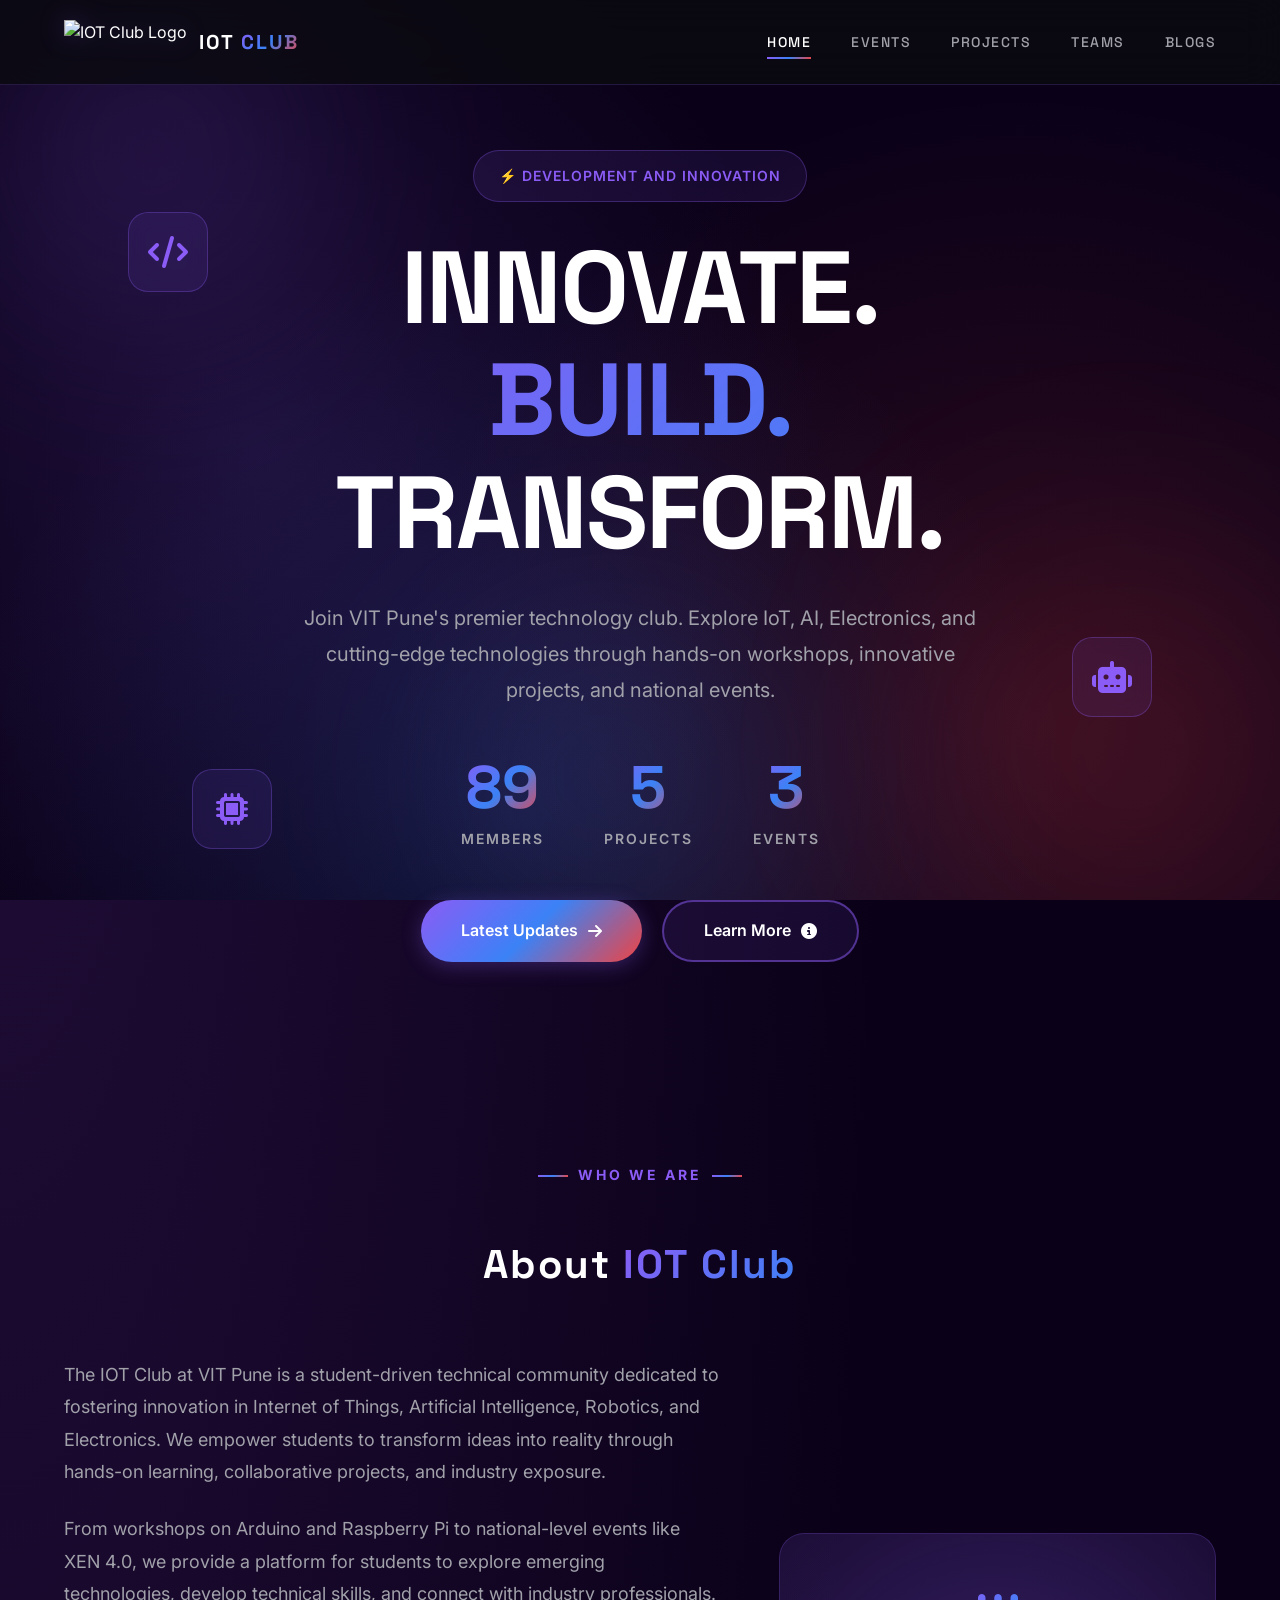
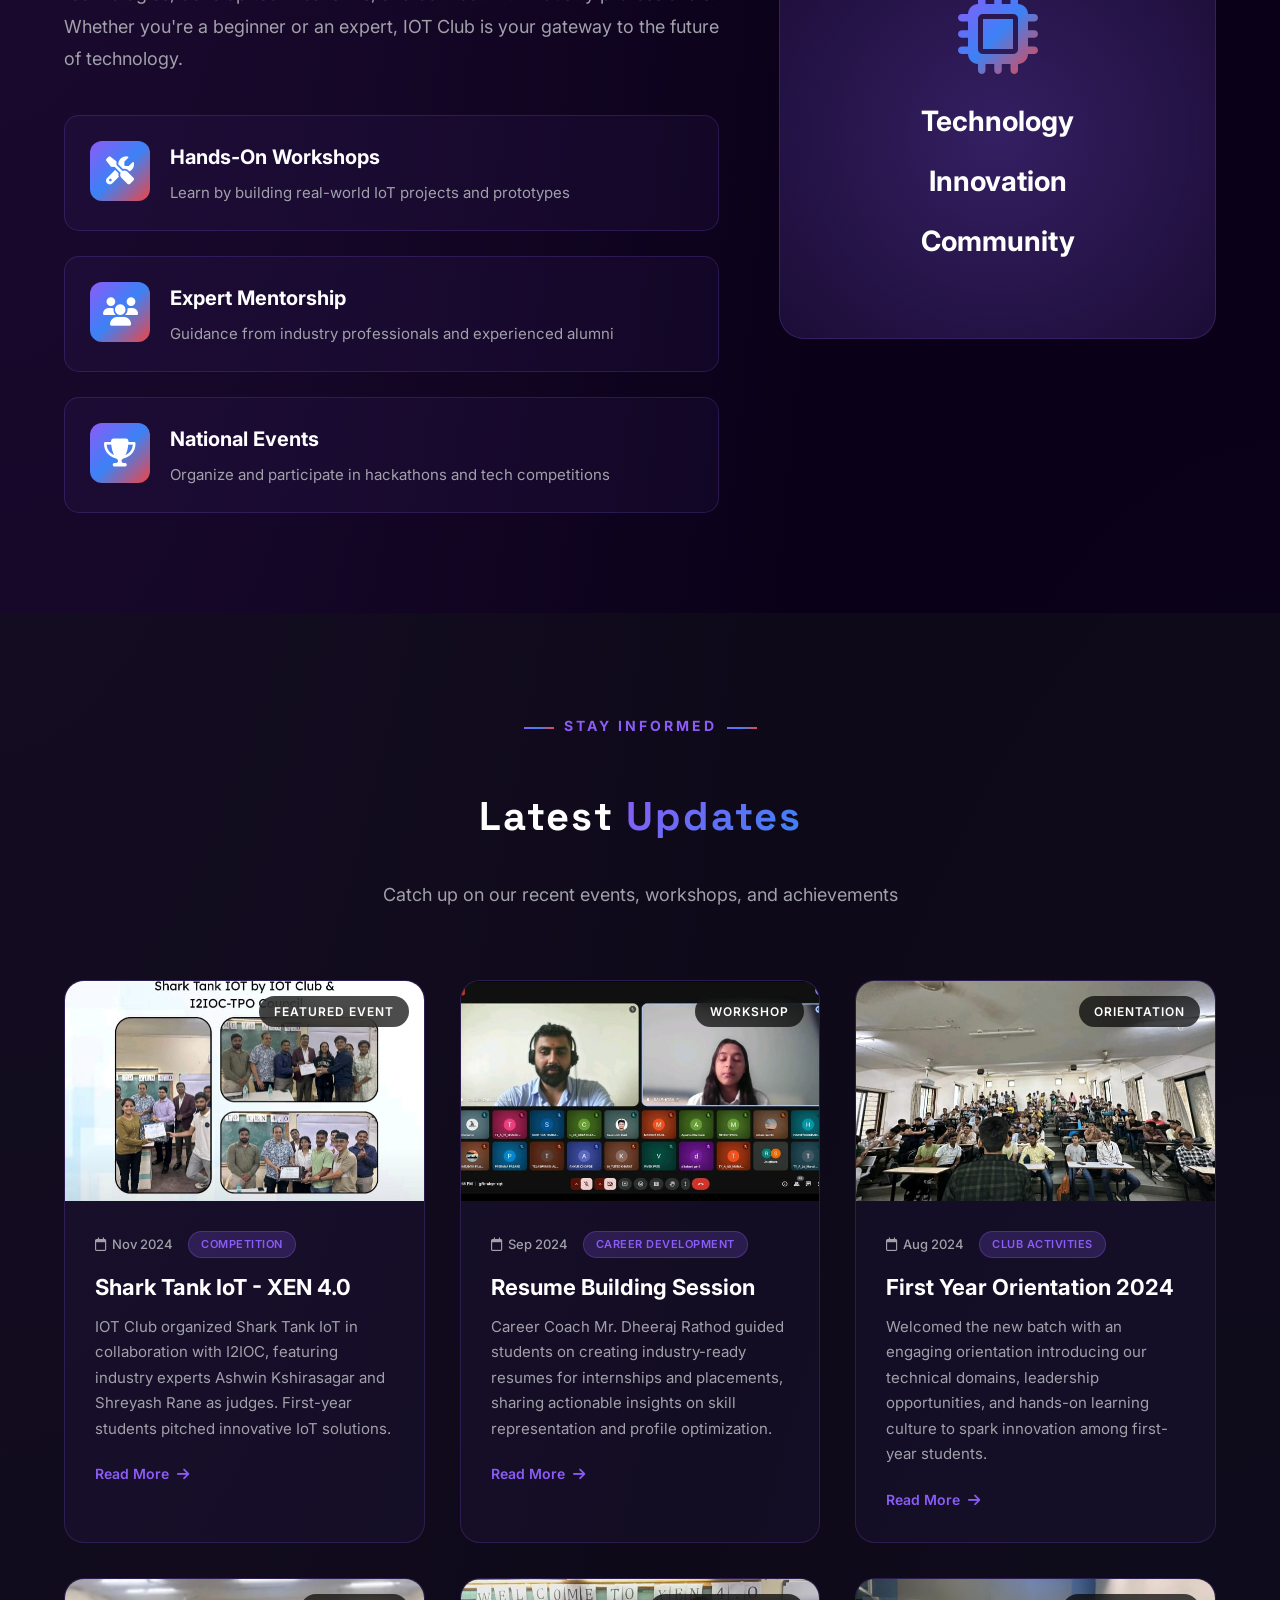
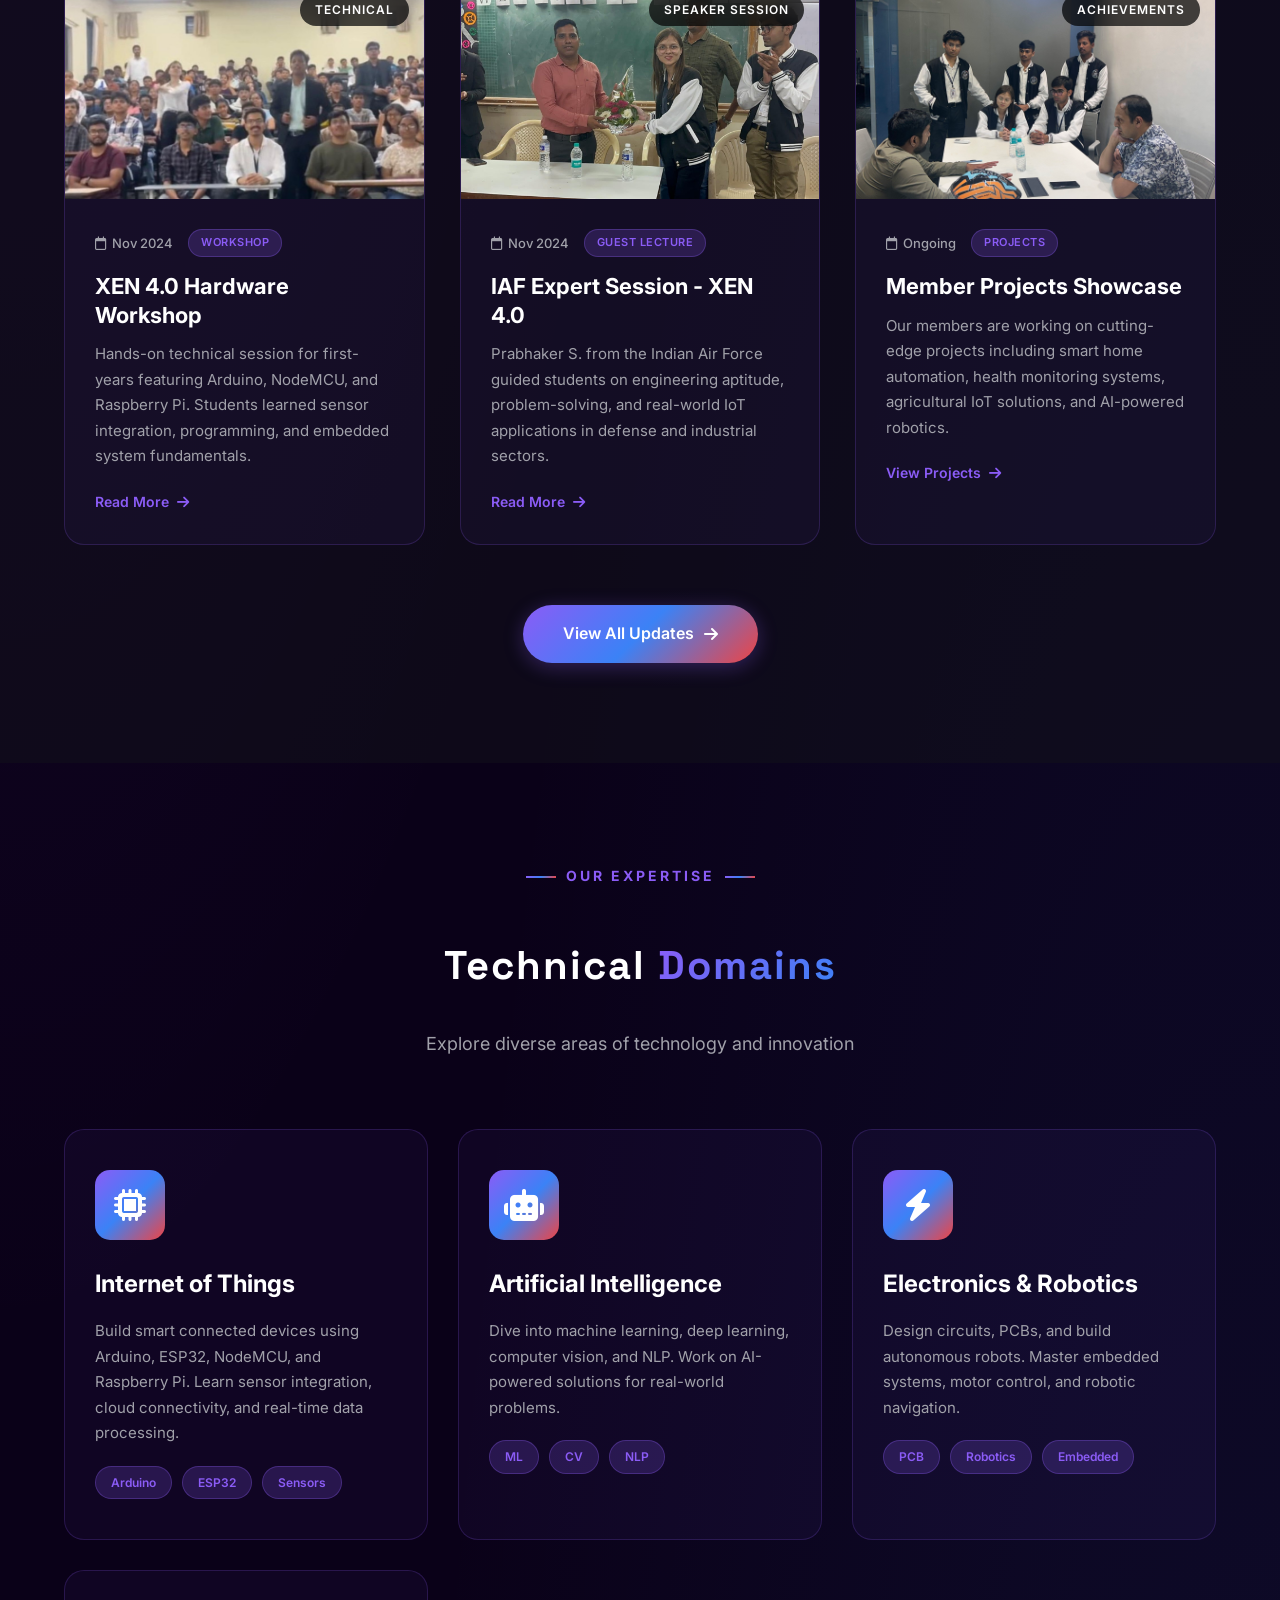
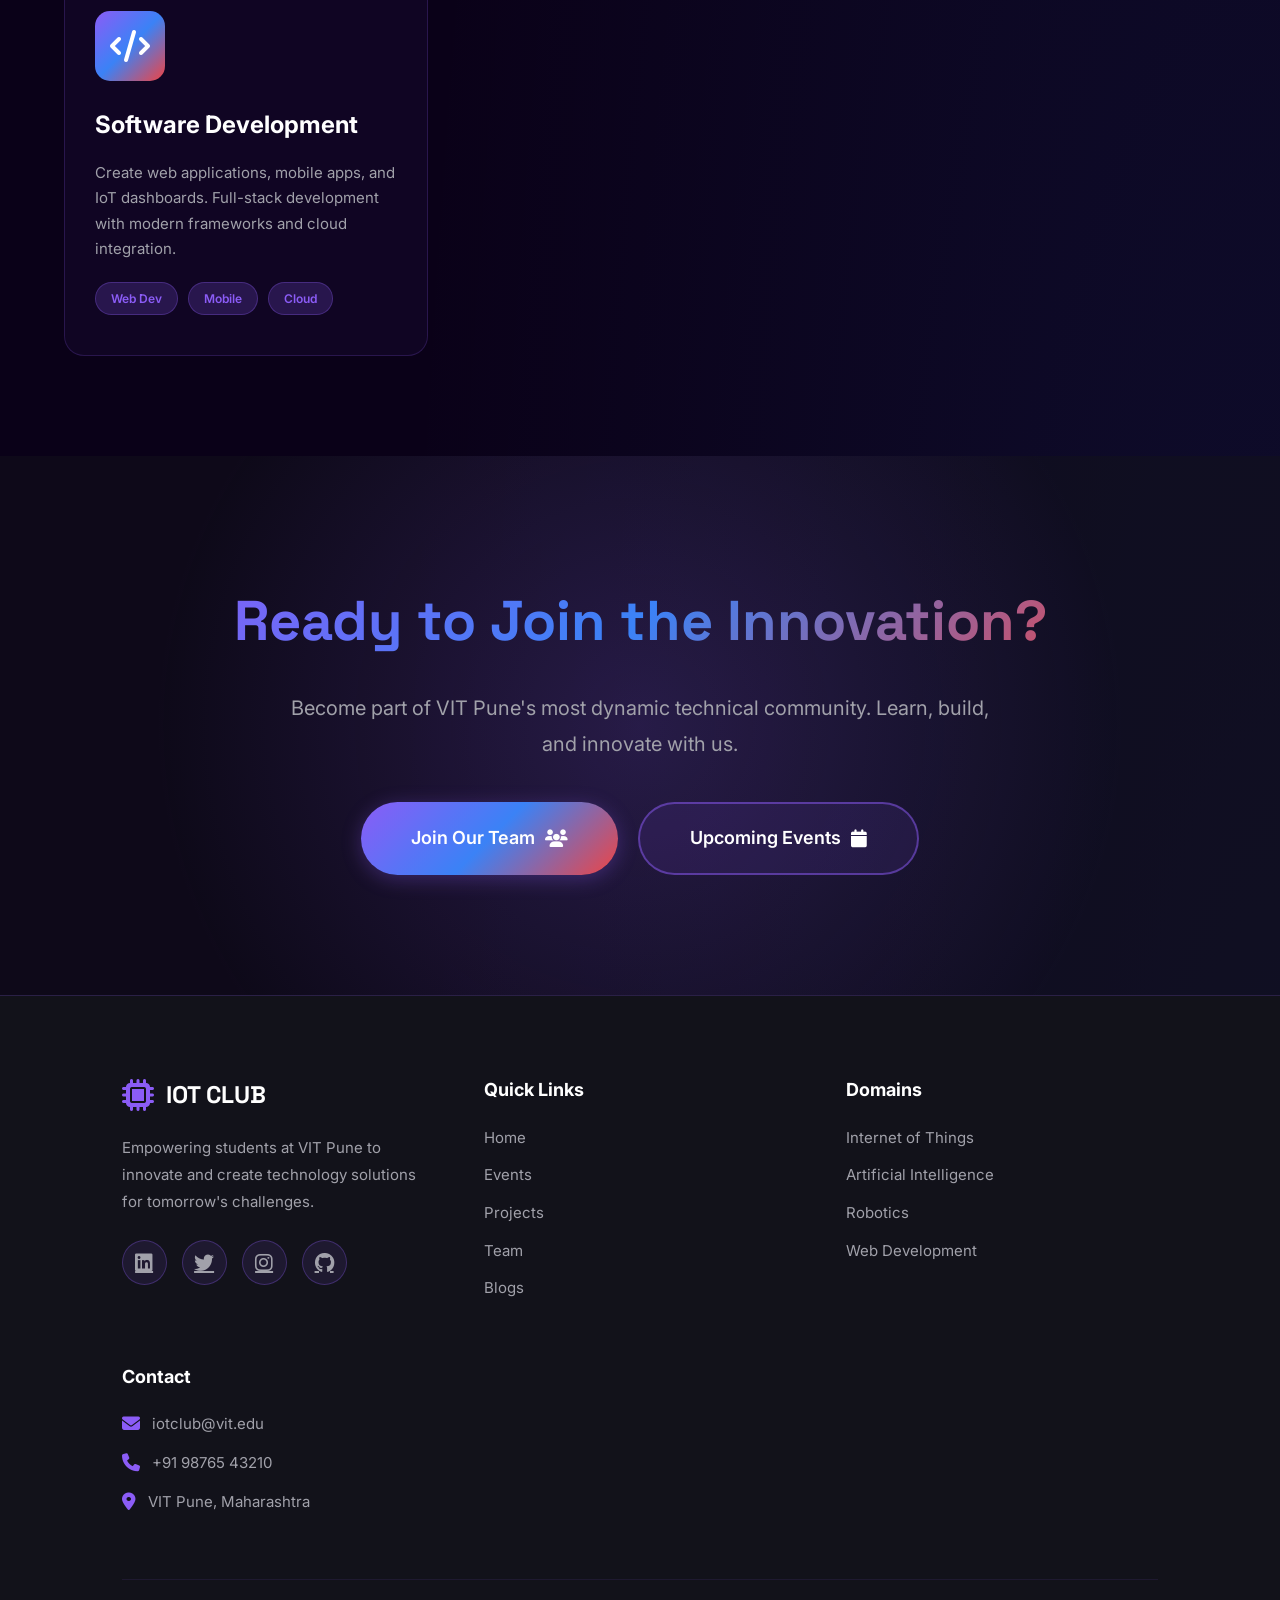
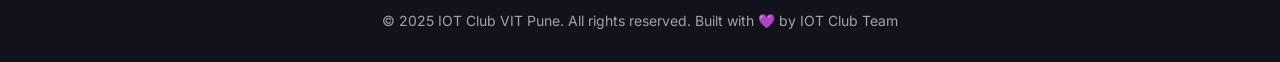
==== commit a12a30cc: "Updated IoT Club team page" ====
--- a/index.html
+++ b/index.html
@@ -1,530 +1,623 @@
-<!DOCTYPE html>
+<!doctype html>
 <html lang="en">
-<head>
-    <meta charset="UTF-8">
-    <meta name="viewport" content="width=device-width, initial-scale=1.0">
-    <meta name="description" content="IOT Club VIT Pune - Innovation, Development, and Technology">
+  <head>
+    <meta charset="UTF-8" />
+    <meta name="viewport" content="width=device-width, initial-scale=1.0" />
+    <meta
+      name="description"
+      content="IOT Club VIT Pune - Innovation, Development, and Technology"
+    />
     <title>IOT CLUB | VIT Pune</title>
-    
+
     <!-- Google Fonts -->
-    <link href="https://fonts.googleapis.com/css2?family=Inter:wght@300;400;500;600;700;800;900&family=Space+Grotesk:wght@400;500;600;700;800&family=Montserrat:wght@300;600;900&family=Playfair+Display:ital@0;1&display=swap" rel="stylesheet">
-    
+    <link
+      href="https://fonts.googleapis.com/css2?family=Inter:wght@300;400;500;600;700;800;900&family=Space+Grotesk:wght@400;500;600;700;800&family=Montserrat:wght@300;600;900&family=Playfair+Display:ital@0;1&display=swap"
+      rel="stylesheet"
+    />
+
     <!-- Font Awesome -->
-    <link rel="stylesheet" href="https://cdnjs.cloudflare.com/ajax/libs/font-awesome/6.4.0/css/all.min.css">
-    
+    <link
+      rel="stylesheet"
+      href="https://cdnjs.cloudflare.com/ajax/libs/font-awesome/6.4.0/css/all.min.css"
+    />
+
     <!-- CSS -->
-    <link rel="stylesheet" href="css/style.css">
-</head>
-<body>
+    <link rel="stylesheet" href="css/style.css" />
+  </head>
+  <body>
     <!-- Animated Background -->
     <div class="animated-background">
-        <div class="gradient-orb orb-1"></div>
-        <div class="gradient-orb orb-2"></div>
-        <div class="gradient-orb orb-3"></div>
+      <div class="gradient-orb orb-1"></div>
+      <div class="gradient-orb orb-2"></div>
+      <div class="gradient-orb orb-3"></div>
     </div>
 
     <!-- Navigation Bar -->
     <header class="navbar">
-        <nav class="nav-container">
-            <div class="logo">
-                <div class="logo-icon">
-                    <i class="fas fa-microchip"></i>
-                </div>
-                <span class="logo-text">IOT <span class="highlight">CLUB</span></span>
-            </div>
-            
-            <ul class="nav-links" id="navLinks">
-                <li><a href="index.html" class="nav-link active">HOME</a></li>
-                <li><a href="events.html" class="nav-link">EVENTS</a></li>
-                <li><a href="projects.html" class="nav-link">PROJECTS</a></li>
-                <li><a href="team.html" class="nav-link">TEAMS</a></li>
-                <li><a href="blogs.html" class="nav-link">BLOGS</a></li>
-            </ul>
-            
-            <div class="hamburger" id="hamburger">
-                <span></span>
-                <span></span>
-                <span></span>
-            </div>
-        </nav>
+      <nav class="nav-container">
+        <div class="logo">
+          <img
+            src="images/team/iot_club_logo.png"
+            alt="IOT Club Logo"
+            class="logo-image"
+          />
+          <span class="logo-text">IOT <span class="highlight">CLUB</span></span>
+        </div>
+
+        <ul class="nav-links" id="navLinks">
+          <li><a href="index.html" class="nav-link active">HOME</a></li>
+          <li><a href="events.html" class="nav-link">EVENTS</a></li>
+          <li><a href="projects.html" class="nav-link">PROJECTS</a></li>
+          <li><a href="team.html" class="nav-link">TEAMS</a></li>
+          <li><a href="blogs.html" class="nav-link">BLOGS</a></li>
+        </ul>
+
+        <div class="hamburger" id="hamburger">
+          <span></span>
+          <span></span>
+          <span></span>
+        </div>
+      </nav>
     </header>
 
     <!-- Hero Section -->
     <section class="hero" id="home">
-        <div class="hero-content">
-            <div class="hero-badge">
-                <span class="badge-text">⚡ DEVELOPMENT AND INNOVATION</span>
-            </div>
-            
-            <h1 class="hero-title">
-                <span class="title-line">INNOVATE.</span>
-                <span class="title-line gradient-text">BUILD.</span>
-                <span class="title-line">TRANSFORM.</span>
-            </h1>
-            
-            <p class="hero-subtitle">
-                Join VIT Pune's premier technology club. Explore IoT, AI, Electronics, and cutting-edge 
-                technologies through hands-on workshops, innovative projects, and national events.
-            </p>
-            
-            <div class="hero-stats">
-                <div class="stat-item">
-                    <h3 class="stat-number" data-target="500">89</h3>
-                    <p class="stat-label">Members</p>
-                </div>
-                <div class="stat-item">
-                    <h3 class="stat-number" data-target="50">5</h3>
-                    <p class="stat-label">Projects</p>
-                </div>
-                <div class="stat-item">
-                    <h3 class="stat-number" data-target="25">3</h3>
-                    <p class="stat-label">Events</p>
-                </div>
-            </div>
-            
-            <div class="hero-buttons">
-                <a href="#updates" class="btn btn-primary">
-                    <span>Latest Updates</span>
-                    <i class="fas fa-arrow-right"></i>
-                </a>
-                <a href="#about" class="btn btn-secondary">
-                    <span>Learn More</span>
-                    <i class="fas fa-info-circle"></i>
-                </a>
-            </div>
-        </div>
-        
-        <!-- Floating Elements -->
-        <div class="floating-elements">
-            <div class="floating-card card-1">
-                <i class="fas fa-code"></i>
-            </div>
-            <div class="floating-card card-2">
-                <i class="fas fa-robot"></i>
-            </div>
-            <div class="floating-card card-3">
-                <i class="fas fa-microchip"></i>
-            </div>
-        </div>
+      <div class="hero-content">
+        <div class="hero-badge">
+          <span class="badge-text">⚡ DEVELOPMENT AND INNOVATION</span>
+        </div>
+
+        <h1 class="hero-title">
+          <span class="title-line">INNOVATE.</span>
+          <span class="title-line gradient-text">BUILD.</span>
+          <span class="title-line">TRANSFORM.</span>
+        </h1>
+
+        <p class="hero-subtitle">
+          Join VIT Pune's premier technology club. Explore IoT, AI, Electronics,
+          and cutting-edge technologies through hands-on workshops, innovative
+          projects, and national events.
+        </p>
+
+        <div class="hero-stats">
+          <div class="stat-item">
+            <h3 class="stat-number" data-target="500">89</h3>
+            <p class="stat-label">Members</p>
+          </div>
+          <div class="stat-item">
+            <h3 class="stat-number" data-target="50">5</h3>
+            <p class="stat-label">Projects</p>
+          </div>
+          <div class="stat-item">
+            <h3 class="stat-number" data-target="25">3</h3>
+            <p class="stat-label">Events</p>
+          </div>
+        </div>
+
+        <div class="hero-buttons">
+          <a href="#updates" class="btn btn-primary">
+            <span>Latest Updates</span>
+            <i class="fas fa-arrow-right"></i>
+          </a>
+          <a href="#about" class="btn btn-secondary">
+            <span>Learn More</span>
+            <i class="fas fa-info-circle"></i>
+          </a>
+        </div>
+      </div>
+
+      <!-- Floating Elements -->
+      <div class="floating-elements">
+        <div class="floating-card card-1">
+          <i class="fas fa-code"></i>
+        </div>
+        <div class="floating-card card-2">
+          <i class="fas fa-robot"></i>
+        </div>
+        <div class="floating-card card-3">
+          <i class="fas fa-microchip"></i>
+        </div>
+      </div>
     </section>
 
     <!-- About Section -->
     <section class="about" id="about">
-        <div class="container">
-            <div class="section-header">
-                <span class="section-tag">WHO WE ARE</span>
-                <h2 class="section-title">About <span class="gradient-text">IOT Club</span></h2>
-            </div>
-            
-            <div class="about-content">
-                <div class="about-text">
-                    <p class="about-description">
-                        The IOT Club at VIT Pune is a student-driven technical community dedicated to fostering 
-                        innovation in Internet of Things, Artificial Intelligence, Robotics, and Electronics. 
-                        We empower students to transform ideas into reality through hands-on learning, 
-                        collaborative projects, and industry exposure.
-                    </p>
-                    <p class="about-description">
-                        From workshops on Arduino and Raspberry Pi to national-level events like XEN 4.0, 
-                        we provide a platform for students to explore emerging technologies, develop technical 
-                        skills, and connect with industry professionals. Whether you're a beginner or an expert, 
-                        IOT Club is your gateway to the future of technology.
-                    </p>
-                    
-                    <div class="about-features">
-                        <div class="feature-item">
-                            <div class="feature-icon">
-                                <i class="fas fa-tools"></i>
-                            </div>
-                            <div class="feature-content">
-                                <h4>Hands-On Workshops</h4>
-                                <p>Learn by building real-world IoT projects and prototypes</p>
-                            </div>
-                        </div>
-                        
-                        <div class="feature-item">
-                            <div class="feature-icon">
-                                <i class="fas fa-users"></i>
-                            </div>
-                            <div class="feature-content">
-                                <h4>Expert Mentorship</h4>
-                                <p>Guidance from industry professionals and experienced alumni</p>
-                            </div>
-                        </div>
-                        
-                        <div class="feature-item">
-                            <div class="feature-icon">
-                                <i class="fas fa-trophy"></i>
-                            </div>
-                            <div class="feature-content">
-                                <h4>National Events</h4>
-                                <p>Organize and participate in hackathons and tech competitions</p>
-                            </div>
-                        </div>
-                    </div>
+      <div class="container">
+        <div class="section-header">
+          <span class="section-tag">WHO WE ARE</span>
+          <h2 class="section-title">
+            About <span class="gradient-text">IOT Club</span>
+          </h2>
+        </div>
+
+        <div class="about-content">
+          <div class="about-text">
+            <p class="about-description">
+              The IOT Club at VIT Pune is a student-driven technical community
+              dedicated to fostering innovation in Internet of Things,
+              Artificial Intelligence, Robotics, and Electronics. We empower
+              students to transform ideas into reality through hands-on
+              learning, collaborative projects, and industry exposure.
+            </p>
+            <p class="about-description">
+              From workshops on Arduino and Raspberry Pi to national-level
+              events like XEN 4.0, we provide a platform for students to explore
+              emerging technologies, develop technical skills, and connect with
+              industry professionals. Whether you're a beginner or an expert,
+              IOT Club is your gateway to the future of technology.
+            </p>
+
+            <div class="about-features">
+              <div class="feature-item">
+                <div class="feature-icon">
+                  <i class="fas fa-tools"></i>
                 </div>
-                
-                <div class="about-visual">
-                    <div class="visual-card">
-                        <div class="card-glow"></div>
-                        <div class="card-content">
-                            <i class="fas fa-microchip card-icon"></i>
-                            <h3>Technology</h3>
-                            <h3>Innovation</h3>
-                            <h3>Community</h3>
-                        </div>
-                    </div>
+                <div class="feature-content">
+                  <h4>Hands-On Workshops</h4>
+                  <p>
+                    Learn by building real-world IoT projects and prototypes
+                  </p>
                 </div>
-            </div>
-        </div>
+              </div>
+
+              <div class="feature-item">
+                <div class="feature-icon">
+                  <i class="fas fa-users"></i>
+                </div>
+                <div class="feature-content">
+                  <h4>Expert Mentorship</h4>
+                  <p>
+                    Guidance from industry professionals and experienced alumni
+                  </p>
+                </div>
+              </div>
+
+              <div class="feature-item">
+                <div class="feature-icon">
+                  <i class="fas fa-trophy"></i>
+                </div>
+                <div class="feature-content">
+                  <h4>National Events</h4>
+                  <p>
+                    Organize and participate in hackathons and tech competitions
+                  </p>
+                </div>
+              </div>
+            </div>
+          </div>
+
+          <div class="about-visual">
+            <div class="visual-card">
+              <div class="card-glow"></div>
+              <div class="card-content">
+                <i class="fas fa-microchip card-icon"></i>
+                <h3>Technology</h3>
+                <h3>Innovation</h3>
+                <h3>Community</h3>
+              </div>
+            </div>
+          </div>
+        </div>
+      </div>
     </section>
 
     <!-- Updates Section -->
     <section class="updates" id="updates">
-        <div class="container">
-            <div class="section-header">
-                <span class="section-tag">STAY INFORMED</span>
-                <h2 class="section-title">Latest <span class="gradient-text">Updates</span></h2>
-                <p class="section-subtitle">Catch up on our recent events, workshops, and achievements</p>
-            </div>
-            
-            <div class="updates-grid">
-                <!-- Update Card 1 -->
-                <div class="update-card">
-                    <div class="update-image">
-                        <img src="images/xen.jpeg" alt="XEN 4.0 Event" onerror="this.style.display='none'; this.nextElementSibling.style.display='flex';">
-                        <div class="image-placeholder" style="display:none;">
-                            <i class="fas fa-trophy"></i>
-                        </div>
-                        <div class="update-badge">Featured Event</div>
-                    </div>
-                    <div class="update-content">
-                        <div class="update-meta">
-                            <span class="update-date"><i class="far fa-calendar"></i> Nov 2024</span>
-                            <span class="update-category">Competition</span>
-                        </div>
-                        <h3 class="update-title">Shark Tank IoT - XEN 4.0</h3>
-                        <p class="update-description">
-                            IOT Club organized Shark Tank IoT in collaboration with I2IOC, featuring 
-                            industry experts Ashwin Kshirasagar and Shreyash Rane as judges. First-year 
-                            students pitched innovative IoT solutions.
-                        </p>
-                        <a href="blogs.html" class="update-link">
-                            Read More <i class="fas fa-arrow-right"></i>
-                        </a>
-                    </div>
-                </div>
-
-                <!-- Update Card 2 -->
-                <div class="update-card">
-                    <div class="update-image">
-                        <img src="images/resume.jpeg" alt="Resume Building" onerror="this.style.display='none'; this.nextElementSibling.style.display='flex';">
-                        <div class="image-placeholder" style="display:none;">
-                            <i class="fas fa-file-alt"></i>
-                        </div>
-                        <div class="update-badge">Workshop</div>
-                    </div>
-                    <div class="update-content">
-                        <div class="update-meta">
-                            <span class="update-date"><i class="far fa-calendar"></i> Sep 2024</span>
-                            <span class="update-category">Career Development</span>
-                        </div>
-                        <h3 class="update-title">Resume Building Session</h3>
-                        <p class="update-description">
-                            Career Coach Mr. Dheeraj Rathod guided students on creating industry-ready 
-                            resumes for internships and placements, sharing actionable insights on skill 
-                            representation and profile optimization.
-                        </p>
-                        <a href="blogs.html" class="update-link">
-                            Read More <i class="fas fa-arrow-right"></i>
-                        </a>
-                    </div>
-                </div>
-
-                <!-- Update Card 3 -->
-                <div class="update-card">
-                    <div class="update-image">
-                        <img src="images/orientation.jpeg" alt="FY Orientation" onerror="this.style.display='none'; this.nextElementSibling.style.display='flex';">
-                        <div class="image-placeholder" style="display:none;">
-                            <i class="fas fa-users"></i>
-                        </div>
-                        <div class="update-badge">Orientation</div>
-                    </div>
-                    <div class="update-content">
-                        <div class="update-meta">
-                            <span class="update-date"><i class="far fa-calendar"></i> Aug 2024</span>
-                            <span class="update-category">Club Activities</span>
-                        </div>
-                        <h3 class="update-title">First Year Orientation 2024</h3>
-                        <p class="update-description">
-                            Welcomed the new batch with an engaging orientation introducing our technical 
-                            domains, leadership opportunities, and hands-on learning culture to spark 
-                            innovation among first-year students.
-                        </p>
-                        <a href="blogs.html" class="update-link">
-                            Read More <i class="fas fa-arrow-right"></i>
-                        </a>
-                    </div>
-                </div>
-
-                <!-- Update Card 4 -->
-                <div class="update-card">
-                    <div class="update-image">
-                        <img src="images/workshop.jpeg" alt="XEN Workshop" onerror="this.style.display='none'; this.nextElementSibling.style.display='flex';">
-                        <div class="image-placeholder" style="display:none;">
-                            <i class="fas fa-laptop-code"></i>
-                        </div>
-                        <div class="update-badge">Technical</div>
-                    </div>
-                    <div class="update-content">
-                        <div class="update-meta">
-                            <span class="update-date"><i class="far fa-calendar"></i> Nov 2024</span>
-                            <span class="update-category">Workshop</span>
-                        </div>
-                        <h3 class="update-title">XEN 4.0 Hardware Workshop</h3>
-                        <p class="update-description">
-                            Hands-on technical session for first-years featuring Arduino, NodeMCU, and 
-                            Raspberry Pi. Students learned sensor integration, programming, and embedded 
-                            system fundamentals.
-                        </p>
-                        <a href="blogs.html" class="update-link">
-                            Read More <i class="fas fa-arrow-right"></i>
-                        </a>
-                    </div>
-                </div>
-
-                <!-- Update Card 5 -->
-                <div class="update-card">
-                    <div class="update-image">
-                        <img src="images/speaker.jpeg" alt="Speaker Session" onerror="this.style.display='none'; this.nextElementSibling.style.display='flex';">
-                        <div class="image-placeholder" style="display:none;">
-                            <i class="fas fa-chalkboard-teacher"></i>
-                        </div>
-                        <div class="update-badge">Speaker Session</div>
-                    </div>
-                    <div class="update-content">
-                        <div class="update-meta">
-                            <span class="update-date"><i class="far fa-calendar"></i> Nov 2024</span>
-                            <span class="update-category">Guest Lecture</span>
-                        </div>
-                        <h3 class="update-title">IAF Expert Session - XEN 4.0</h3>
-                        <p class="update-description">
-                            Prabhaker S. from the Indian Air Force guided students on engineering aptitude, 
-                            problem-solving, and real-world IoT applications in defense and industrial sectors.
-                        </p>
-                        <a href="blogs.html" class="update-link">
-                            Read More <i class="fas fa-arrow-right"></i>
-                        </a>
-                    </div>
-                </div>
-
-                <!-- Update Card 6 -->
-                <div class="update-card">
-                    <div class="update-image">
-                        <img src="images/project.jpeg" alt="Projects" onerror="this.style.display='none'; this.nextElementSibling.style.display='flex';">
-                        <div class="image-placeholder" style="display:none;">
-                            <i class="fas fa-cogs"></i>
-                        </div>
-                        <div class="update-badge">Achievements</div>
-                    </div>
-                    <div class="update-content">
-                        <div class="update-meta">
-                            <span class="update-date"><i class="far fa-calendar"></i> Ongoing</span>
-                            <span class="update-category">Projects</span>
-                        </div>
-                        <h3 class="update-title">Member Projects Showcase</h3>
-                        <p class="update-description">
-                            Our members are working on cutting-edge projects including smart home automation, 
-                            health monitoring systems, agricultural IoT solutions, and AI-powered robotics.
-                        </p>
-                        <a href="projects.html" class="update-link">
-                            View Projects <i class="fas fa-arrow-right"></i>
-                        </a>
-                    </div>
-                </div>
-            </div>
-
-            <div class="updates-cta">
-                <a href="blogs.html" class="btn btn-primary">
-                    <span>View All Updates</span>
-                    <i class="fas fa-arrow-right"></i>
-                </a>
-            </div>
-        </div>
+      <div class="container">
+        <div class="section-header">
+          <span class="section-tag">STAY INFORMED</span>
+          <h2 class="section-title">
+            Latest <span class="gradient-text">Updates</span>
+          </h2>
+          <p class="section-subtitle">
+            Catch up on our recent events, workshops, and achievements
+          </p>
+        </div>
+
+        <div class="updates-grid">
+          <!-- Update Card 1 -->
+          <div class="update-card">
+            <div class="update-image">
+              <img
+                src="images/team/xen.jpeg"
+                alt="XEN 4.0 Event"
+                onerror="
+                  this.style.display = 'none';
+                  this.nextElementSibling.style.display = 'flex';
+                "
+              />
+              <div class="image-placeholder" style="display: none">
+                <i class="fas fa-trophy"></i>
+              </div>
+              <div class="update-badge">Featured Event</div>
+            </div>
+            <div class="update-content">
+              <div class="update-meta">
+                <span class="update-date"
+                  ><i class="far fa-calendar"></i> Nov 2024</span
+                >
+                <span class="update-category">Competition</span>
+              </div>
+              <h3 class="update-title">Shark Tank IoT - XEN 4.0</h3>
+              <p class="update-description">
+                IOT Club organized Shark Tank IoT in collaboration with I2IOC,
+                featuring industry experts Ashwin Kshirasagar and Shreyash Rane
+                as judges. First-year students pitched innovative IoT solutions.
+              </p>
+              <a href="blogs.html" class="update-link">
+                Read More <i class="fas fa-arrow-right"></i>
+              </a>
+            </div>
+          </div>
+
+          <!-- Update Card 2 -->
+          <div class="update-card">
+            <div class="update-image">
+              <img
+                src="images/team/resume.jpeg"
+                alt="Resume Building"
+                onerror="
+                  this.style.display = 'none';
+                  this.nextElementSibling.style.display = 'flex';
+                "
+              />
+              <div class="image-placeholder" style="display: none">
+                <i class="fas fa-file-alt"></i>
+              </div>
+              <div class="update-badge">Workshop</div>
+            </div>
+            <div class="update-content">
+              <div class="update-meta">
+                <span class="update-date"
+                  ><i class="far fa-calendar"></i> Sep 2024</span
+                >
+                <span class="update-category">Career Development</span>
+              </div>
+              <h3 class="update-title">Resume Building Session</h3>
+              <p class="update-description">
+                Career Coach Mr. Dheeraj Rathod guided students on creating
+                industry-ready resumes for internships and placements, sharing
+                actionable insights on skill representation and profile
+                optimization.
+              </p>
+              <a href="blogs.html" class="update-link">
+                Read More <i class="fas fa-arrow-right"></i>
+              </a>
+            </div>
+          </div>
+
+          <!-- Update Card 3 -->
+          <div class="update-card">
+            <div class="update-image">
+              <img
+                src="images/team/orientation.jpeg"
+                alt="FY Orientation"
+                onerror="
+                  this.style.display = 'none';
+                  this.nextElementSibling.style.display = 'flex';
+                "
+              />
+              <div class="image-placeholder" style="display: none">
+                <i class="fas fa-users"></i>
+              </div>
+              <div class="update-badge">Orientation</div>
+            </div>
+            <div class="update-content">
+              <div class="update-meta">
+                <span class="update-date"
+                  ><i class="far fa-calendar"></i> Aug 2024</span
+                >
+                <span class="update-category">Club Activities</span>
+              </div>
+              <h3 class="update-title">First Year Orientation 2024</h3>
+              <p class="update-description">
+                Welcomed the new batch with an engaging orientation introducing
+                our technical domains, leadership opportunities, and hands-on
+                learning culture to spark innovation among first-year students.
+              </p>
+              <a href="blogs.html" class="update-link">
+                Read More <i class="fas fa-arrow-right"></i>
+              </a>
+            </div>
+          </div>
+
+          <!-- Update Card 4 -->
+          <div class="update-card">
+            <div class="update-image">
+              <img
+                src="images/workshop.jpeg"
+                alt="XEN Workshop"
+                onerror="
+                  this.style.display = 'none';
+                  this.nextElementSibling.style.display = 'flex';
+                "
+              />
+              <div class="image-placeholder" style="display: none">
+                <i class="fas fa-laptop-code"></i>
+              </div>
+              <div class="update-badge">Technical</div>
+            </div>
+            <div class="update-content">
+              <div class="update-meta">
+                <span class="update-date"
+                  ><i class="far fa-calendar"></i> Nov 2024</span
+                >
+                <span class="update-category">Workshop</span>
+              </div>
+              <h3 class="update-title">XEN 4.0 Hardware Workshop</h3>
+              <p class="update-description">
+                Hands-on technical session for first-years featuring Arduino,
+                NodeMCU, and Raspberry Pi. Students learned sensor integration,
+                programming, and embedded system fundamentals.
+              </p>
+              <a href="blogs.html" class="update-link">
+                Read More <i class="fas fa-arrow-right"></i>
+              </a>
+            </div>
+          </div>
+
+          <!-- Update Card 5 -->
+          <div class="update-card">
+            <div class="update-image">
+              <img
+                src="images/speaker.jpeg"
+                alt="Speaker Session"
+                onerror="
+                  this.style.display = 'none';
+                  this.nextElementSibling.style.display = 'flex';
+                "
+              />
+              <div class="image-placeholder" style="display: none">
+                <i class="fas fa-chalkboard-teacher"></i>
+              </div>
+              <div class="update-badge">Speaker Session</div>
+            </div>
+            <div class="update-content">
+              <div class="update-meta">
+                <span class="update-date"
+                  ><i class="far fa-calendar"></i> Nov 2024</span
+                >
+                <span class="update-category">Guest Lecture</span>
+              </div>
+              <h3 class="update-title">IAF Expert Session - XEN 4.0</h3>
+              <p class="update-description">
+                Prabhaker S. from the Indian Air Force guided students on
+                engineering aptitude, problem-solving, and real-world IoT
+                applications in defense and industrial sectors.
+              </p>
+              <a href="blogs.html" class="update-link">
+                Read More <i class="fas fa-arrow-right"></i>
+              </a>
+            </div>
+          </div>
+
+          <!-- Update Card 6 -->
+          <div class="update-card">
+            <div class="update-image">
+              <img
+                src="images/shark3.jpg"
+                alt="Projects"
+                onerror="
+                  this.style.display = 'none';
+                  this.nextElementSibling.style.display = 'flex';
+                "
+              />
+              <div class="image-placeholder" style="display: none">
+                <i class="fas fa-cogs"></i>
+              </div>
+              <div class="update-badge">Achievements</div>
+            </div>
+            <div class="update-content">
+              <div class="update-meta">
+                <span class="update-date"
+                  ><i class="far fa-calendar"></i> Ongoing</span
+                >
+                <span class="update-category">Projects</span>
+              </div>
+              <h3 class="update-title">Member Projects Showcase</h3>
+              <p class="update-description">
+                Our members are working on cutting-edge projects including smart
+                home automation, health monitoring systems, agricultural IoT
+                solutions, and AI-powered robotics.
+              </p>
+              <a href="projects.html" class="update-link">
+                View Projects <i class="fas fa-arrow-right"></i>
+              </a>
+            </div>
+          </div>
+        </div>
+
+        <div class="updates-cta">
+          <a href="blogs.html" class="btn btn-primary">
+            <span>View All Updates</span>
+            <i class="fas fa-arrow-right"></i>
+          </a>
+        </div>
+      </div>
     </section>
 
     <!-- Domains Section -->
     <section class="domains">
-        <div class="container">
-            <div class="section-header">
-                <span class="section-tag">OUR EXPERTISE</span>
-                <h2 class="section-title">Technical <span class="gradient-text">Domains</span></h2>
-                <p class="section-subtitle">Explore diverse areas of technology and innovation</p>
-            </div>
-            
-            <div class="domains-grid">
-                <div class="domain-card">
-                    <div class="domain-icon">
-                        <i class="fas fa-microchip"></i>
-                    </div>
-                    <h3 class="domain-title">Internet of Things</h3>
-                    <p class="domain-description">
-                        Build smart connected devices using Arduino, ESP32, NodeMCU, and Raspberry Pi. 
-                        Learn sensor integration, cloud connectivity, and real-time data processing.
-                    </p>
-                    <div class="domain-tags">
-                        <span class="tag">Arduino</span>
-                        <span class="tag">ESP32</span>
-                        <span class="tag">Sensors</span>
-                    </div>
-                </div>
-                
-                <div class="domain-card">
-                    <div class="domain-icon">
-                        <i class="fas fa-robot"></i>
-                    </div>
-                    <h3 class="domain-title">Artificial Intelligence</h3>
-                    <p class="domain-description">
-                        Dive into machine learning, deep learning, computer vision, and NLP. 
-                        Work on AI-powered solutions for real-world problems.
-                    </p>
-                    <div class="domain-tags">
-                        <span class="tag">ML</span>
-                        <span class="tag">CV</span>
-                        <span class="tag">NLP</span>
-                    </div>
-                </div>
-                
-                <div class="domain-card">
-                    <div class="domain-icon">
-                        <i class="fas fa-bolt"></i>
-                    </div>
-                    <h3 class="domain-title">Electronics & Robotics</h3>
-                    <p class="domain-description">
-                        Design circuits, PCBs, and build autonomous robots. Master embedded systems, 
-                        motor control, and robotic navigation.
-                    </p>
-                    <div class="domain-tags">
-                        <span class="tag">PCB</span>
-                        <span class="tag">Robotics</span>
-                        <span class="tag">Embedded</span>
-                    </div>
-                </div>
-                
-                <div class="domain-card">
-                    <div class="domain-icon">
-                        <i class="fas fa-code"></i>
-                    </div>
-                    <h3 class="domain-title">Software Development</h3>
-                    <p class="domain-description">
-                        Create web applications, mobile apps, and IoT dashboards. Full-stack 
-                        development with modern frameworks and cloud integration.
-                    </p>
-                    <div class="domain-tags">
-                        <span class="tag">Web Dev</span>
-                        <span class="tag">Mobile</span>
-                        <span class="tag">Cloud</span>
-                    </div>
-                </div>
-            </div>
-        </div>
+      <div class="container">
+        <div class="section-header">
+          <span class="section-tag">OUR EXPERTISE</span>
+          <h2 class="section-title">
+            Technical <span class="gradient-text">Domains</span>
+          </h2>
+          <p class="section-subtitle">
+            Explore diverse areas of technology and innovation
+          </p>
+        </div>
+
+        <div class="domains-grid">
+          <div class="domain-card">
+            <div class="domain-icon">
+              <i class="fas fa-microchip"></i>
+            </div>
+            <h3 class="domain-title">Internet of Things</h3>
+            <p class="domain-description">
+              Build smart connected devices using Arduino, ESP32, NodeMCU, and
+              Raspberry Pi. Learn sensor integration, cloud connectivity, and
+              real-time data processing.
+            </p>
+            <div class="domain-tags">
+              <span class="tag">Arduino</span>
+              <span class="tag">ESP32</span>
+              <span class="tag">Sensors</span>
+            </div>
+          </div>
+
+          <div class="domain-card">
+            <div class="domain-icon">
+              <i class="fas fa-robot"></i>
+            </div>
+            <h3 class="domain-title">Artificial Intelligence</h3>
+            <p class="domain-description">
+              Dive into machine learning, deep learning, computer vision, and
+              NLP. Work on AI-powered solutions for real-world problems.
+            </p>
+            <div class="domain-tags">
+              <span class="tag">ML</span>
+              <span class="tag">CV</span>
+              <span class="tag">NLP</span>
+            </div>
+          </div>
+
+          <div class="domain-card">
+            <div class="domain-icon">
+              <i class="fas fa-bolt"></i>
+            </div>
+            <h3 class="domain-title">Electronics & Robotics</h3>
+            <p class="domain-description">
+              Design circuits, PCBs, and build autonomous robots. Master
+              embedded systems, motor control, and robotic navigation.
+            </p>
+            <div class="domain-tags">
+              <span class="tag">PCB</span>
+              <span class="tag">Robotics</span>
+              <span class="tag">Embedded</span>
+            </div>
+          </div>
+
+          <div class="domain-card">
+            <div class="domain-icon">
+              <i class="fas fa-code"></i>
+            </div>
+            <h3 class="domain-title">Software Development</h3>
+            <p class="domain-description">
+              Create web applications, mobile apps, and IoT dashboards.
+              Full-stack development with modern frameworks and cloud
+              integration.
+            </p>
+            <div class="domain-tags">
+              <span class="tag">Web Dev</span>
+              <span class="tag">Mobile</span>
+              <span class="tag">Cloud</span>
+            </div>
+          </div>
+        </div>
+      </div>
     </section>
 
     <!-- CTA Section -->
     <section class="cta-section">
-        <div class="container">
-            <div class="cta-content">
-                <h2 class="cta-title">Ready to Join the Innovation?</h2>
-                <p class="cta-subtitle">
-                    Become part of VIT Pune's most dynamic technical community. Learn, build, and innovate with us.
-                </p>
-                <div class="cta-buttons">
-                    <a href="team.html" class="btn btn-primary btn-large">
-                        <span>Join Our Team</span>
-                        <i class="fas fa-users"></i>
-                    </a>
-                    <a href="events.html" class="btn btn-secondary btn-large">
-                        <span>Upcoming Events</span>
-                        <i class="fas fa-calendar"></i>
-                    </a>
-                </div>
-            </div>
-        </div>
+      <div class="container">
+        <div class="cta-content">
+          <h2 class="cta-title">Ready to Join the Innovation?</h2>
+          <p class="cta-subtitle">
+            Become part of VIT Pune's most dynamic technical community. Learn,
+            build, and innovate with us.
+          </p>
+          <div class="cta-buttons">
+            <a href="team.html" class="btn btn-primary btn-large">
+              <span>Join Our Team</span>
+              <i class="fas fa-users"></i>
+            </a>
+            <a href="events.html" class="btn btn-secondary btn-large">
+              <span>Upcoming Events</span>
+              <i class="fas fa-calendar"></i>
+            </a>
+          </div>
+        </div>
+      </div>
     </section>
 
     <!-- Footer -->
     <footer class="footer">
-        <div class="container">
-            <div class="footer-content">
-                <div class="footer-section">
-                    <div class="footer-logo">
-                        <i class="fas fa-microchip"></i>
-                        <span>IOT CLUB</span>
-                    </div>
-                    <p class="footer-description">
-                        Empowering students at VIT Pune to innovate and create technology 
-                        solutions for tomorrow's challenges.
-                    </p>
-                    <div class="footer-social">
-                        <a href="#"><i class="fab fa-linkedin"></i></a>
-                        <a href="#"><i class="fab fa-twitter"></i></a>
-                        <a href="#"><i class="fab fa-instagram"></i></a>
-                        <a href="#"><i class="fab fa-github"></i></a>
-                    </div>
-                </div>
-                
-                <div class="footer-section">
-                    <h4 class="footer-heading">Quick Links</h4>
-                    <ul class="footer-links">
-                        <li><a href="index.html">Home</a></li>
-                        <li><a href="events.html">Events</a></li>
-                        <li><a href="projects.html">Projects</a></li>
-                        <li><a href="team.html">Team</a></li>
-                        <li><a href="blogs.html">Blogs</a></li>
-                    </ul>
-                </div>
-                
-                <div class="footer-section">
-                    <h4 class="footer-heading">Domains</h4>
-                    <ul class="footer-links">
-                        <li><a href="#">Internet of Things</a></li>
-                        <li><a href="#">Artificial Intelligence</a></li>
-                        <li><a href="#">Robotics</a></li>
-                        <li><a href="#">Web Development</a></li>
-                    </ul>
-                </div>
-                
-                <div class="footer-section">
-                    <h4 class="footer-heading">Contact</h4>
-                    <ul class="footer-contact">
-                        <li>
-                            <i class="fas fa-envelope"></i>
-                            <span>iotclub@vit.edu</span>
-                        </li>
-                        <li>
-                            <i class="fas fa-phone"></i>
-                            <span>+91 98765 43210</span>
-                        </li>
-                        <li>
-                            <i class="fas fa-map-marker-alt"></i>
-                            <span>VIT Pune, Maharashtra</span>
-                        </li>
-                    </ul>
-                </div>
-            </div>
-            
-            <div class="footer-bottom">
-                <p>&copy; 2025 IOT Club VIT Pune. All rights reserved. Built with 💜 by IOT Club Team</p>
-            </div>
-        </div>
+      <div class="container">
+        <div class="footer-content">
+          <div class="footer-section">
+            <div class="footer-logo">
+              <i class="fas fa-microchip"></i>
+              <span>IOT CLUB</span>
+            </div>
+            <p class="footer-description">
+              Empowering students at VIT Pune to innovate and create technology
+              solutions for tomorrow's challenges.
+            </p>
+            <div class="footer-social">
+              <a href="#"><i class="fab fa-linkedin"></i></a>
+              <a href="#"><i class="fab fa-twitter"></i></a>
+              <a href="#"><i class="fab fa-instagram"></i></a>
+              <a href="#"><i class="fab fa-github"></i></a>
+            </div>
+          </div>
+
+          <div class="footer-section">
+            <h4 class="footer-heading">Quick Links</h4>
+            <ul class="footer-links">
+              <li><a href="index.html">Home</a></li>
+              <li><a href="events.html">Events</a></li>
+              <li><a href="projects.html">Projects</a></li>
+              <li><a href="team.html">Team</a></li>
+              <li><a href="blogs.html">Blogs</a></li>
+            </ul>
+          </div>
+
+          <div class="footer-section">
+            <h4 class="footer-heading">Domains</h4>
+            <ul class="footer-links">
+              <li><a href="#">Internet of Things</a></li>
+              <li><a href="#">Artificial Intelligence</a></li>
+              <li><a href="#">Robotics</a></li>
+              <li><a href="#">Web Development</a></li>
+            </ul>
+          </div>
+
+          <div class="footer-section">
+            <h4 class="footer-heading">Contact</h4>
+            <ul class="footer-contact">
+              <li>
+                <i class="fas fa-envelope"></i>
+                <span>iotclub@vit.edu</span>
+              </li>
+              <li>
+                <i class="fas fa-phone"></i>
+                <span>+91 98765 43210</span>
+              </li>
+              <li>
+                <i class="fas fa-map-marker-alt"></i>
+                <span>VIT Pune, Maharashtra</span>
+              </li>
+            </ul>
+          </div>
+        </div>
+
+        <div class="footer-bottom">
+          <p>
+            &copy; 2025 IOT Club VIT Pune. All rights reserved. Built with 💜 by
+            IOT Club Team
+          </p>
+        </div>
+      </div>
     </footer>
 
     <!-- Scroll to Top Button -->
     <button class="scroll-top" id="scrollTop">
-        <i class="fas fa-arrow-up"></i>
+      <i class="fas fa-arrow-up"></i>
     </button>
 
     <!-- JavaScript -->
     <script src="js/main.js"></script>
-</body>
+  </body>
 </html>
--- a/css/style.css
+++ b/css/style.css
@@ -175,10 +175,41 @@
     gap: 12px;
     cursor: pointer;
     transition: transform var(--transition-fast);
+    flex-shrink: 0;
 }
 
 .logo:hover {
     transform: translateY(-2px);
+}
+
+.logo-image {
+    height: 44px;
+    width: auto;
+    max-width: 160px;
+    object-fit: contain;
+    display: block;
+    transition: transform var(--transition-fast), filter var(--transition-fast);
+    filter: drop-shadow(0 0 12px rgba(139, 92, 246, 0.25));
+}
+
+.logo:hover .logo-image {
+    transform: translateY(-2px);
+    filter: drop-shadow(0 0 18px rgba(139, 92, 246, 0.4));
+}
+
+.club-logo {
+    height: 50px;
+    width: auto;
+    max-width: 180px;
+    object-fit: contain;
+    display: block;
+    filter: drop-shadow(0 0 12px rgba(139, 92, 246, 0.25));
+}
+
+.logo-area {
+    display: flex;
+    align-items: center;
+    gap: 12px;
 }
 
 .logo-icon {
@@ -204,9 +235,26 @@
     }
 }
 
+@media (max-width: 768px) {
+    .logo-image {
+        height: 36px;
+        max-width: 130px;
+    }
+
+    .club-logo {
+        height: 40px;
+        max-width: 150px;
+    }
+
+    .logo-text {
+        font-size: 16px;
+        letter-spacing: 1px;
+    }
+}
+
 .logo-text {
     font-family: 'Space Grotesk', sans-serif;
-    font-size: 24px;
+    font-size: 20px;
     font-weight: 700;
     letter-spacing: 2px;
     color: var(--text-primary);
@@ -1726,3 +1774,35 @@
 .arrow.rotate {
     transform: rotate(180deg);
 }
+
+/* ========================================
+   BLOGS PAGE
+   ======================================== */
+
+.blogs-loading,
+.blogs-empty {
+    grid-column: 1 / -1;
+    text-align: center;
+    color: var(--text-secondary);
+    padding: 40px 20px;
+}
+
+.blog-status {
+    margin-top: 16px;
+    padding: 12px 16px;
+    border-radius: 10px;
+    font-size: 14px;
+    font-weight: 500;
+}
+
+.blog-status.success {
+    background: rgba(16, 185, 129, 0.15);
+    border: 1px solid rgba(16, 185, 129, 0.4);
+    color: #6ee7b7;
+}
+
+.blog-status.error {
+    background: rgba(239, 68, 68, 0.15);
+    border: 1px solid rgba(239, 68, 68, 0.4);
+    color: #fca5a5;
+}
